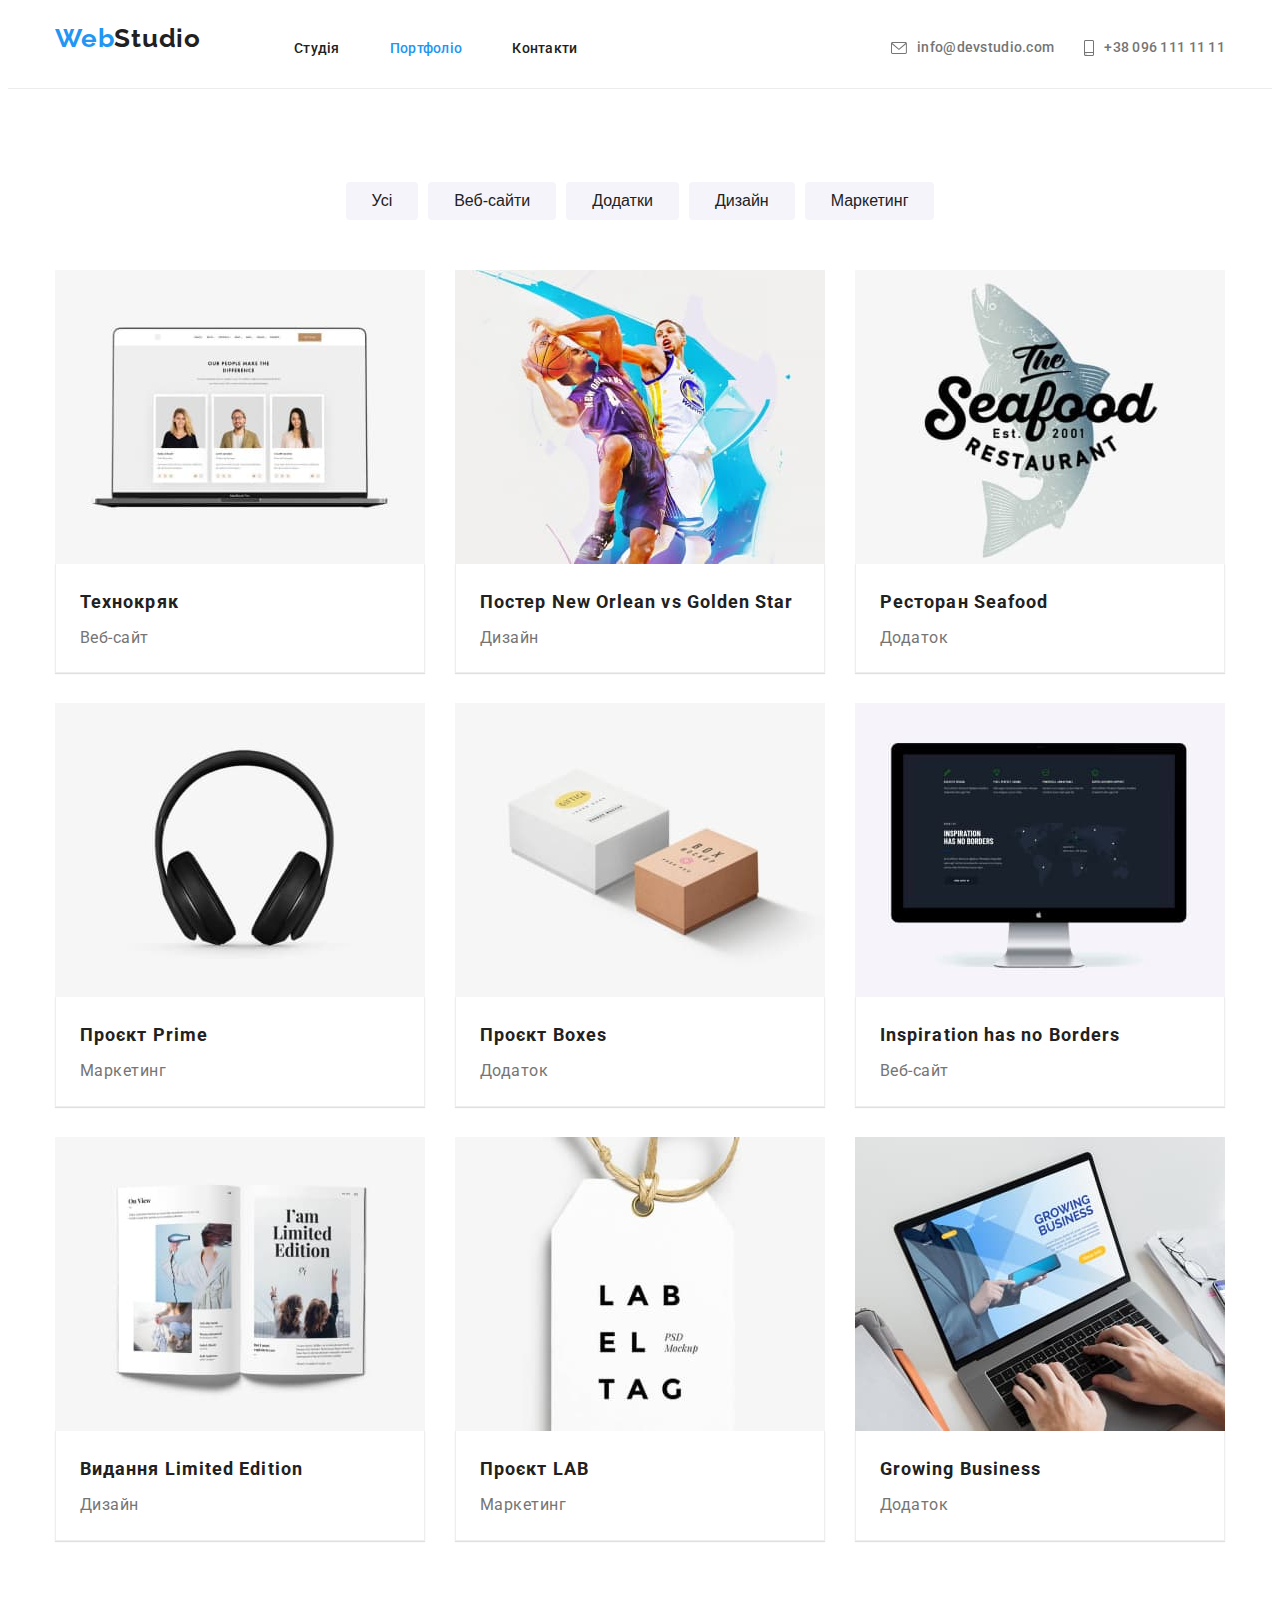
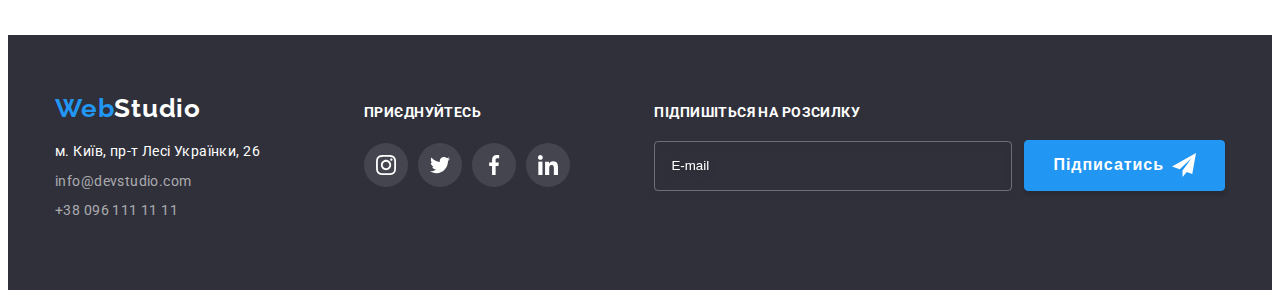
==== portfolio.html @ b20a3141 "feat: add basic arhitecture from last task" ====
<!DOCTYPE html>
<html lang="uk">
  <head>
    <meta charset="UTF-8" />
    <meta http-equiv="X-UA-Compatible" content="IE=edge" />
    <meta name="viewport" content="width=device-width, initial-scale=1.0" />
    <link rel="preconnect" href="https://fonts.googleapis.com" />
    <link rel="preconnect" href="https://fonts.gstatic.com" crossorigin />
    <link
      href="https://fonts.googleapis.com/css2?family=Cinzel:wght@700&family=Montserrat:wght@400;500;700&family=Playfair+Display:wght@700&family=Poppins:wght@400;700&family=Roboto+Serif:opsz,wght@8..144,100&family=Roboto+Slab:wght@900&family=Roboto:wght@400;500;700;900&display=swap"
      rel="stylesheet"
    />
    <link
      href="https://fonts.googleapis.com/css2?family=Cinzel:wght@700&family=Montserrat:wght@400;500;700&family=Playfair+Display:wght@700&family=Poppins:wght@400;700&family=Raleway:wght@700&family=Roboto+Serif:opsz,wght@8..144,100&family=Roboto+Slab:wght@900&family=Roboto:wght@400;500;700;900&display=swap"
      rel="stylesheet"
    />

    <title>Портфоліо</title>
    <link
      rel="stylesheet"
      href="https://cdnjs.cloudflare.com/ajax/libs/modern-normalize/1.1.0/modern-normalize.min.css"
      integrity="sha512-wpPYUAdjBVSE4KJnH1VR1HeZfpl1ub8YT/NKx4PuQ5NmX2tKuGu6U/JRp5y+Y8XG2tV+wKQpNHVUX03MfMFn9Q=="
      crossorigin="anonymous"
      referrerpolicy="no-referrer"
    />
    <!-- <link rel="stylesheet" href="./css/style.css" /> -->
    <link rel="stylesheet" href="./css/portfolio.min.css" />
  </head>
  <body>
    <header class="header">
      <div class="container header-container">
        <nav class="nav">
          <a class="nav__logo nav__margin" href="./index.html">
            <span class="current">Web</span>Studio
          </a>

          <ul class="nav-list">
            <li class="nav-list__item">
              <a class="nav-list__link lineal" href="./index.html">Студія</a>
            </li>
            <li class="nav-list__item">
              <a class="nav-list__link current" href="portfolio.html"
                >Портфоліо</a
              >
            </li>
            <li class="nav-list__item">
              <a class="nav-list__link" href="#">Контакти</a>
            </li>
          </ul>
        </nav>
        <ul class="header-contact">
          <li class="header-contact__email">
            <a
              class="header-contact__link-email"
              href="mailto:info@devstudio.com"
            >
              <svg class="header-contact__email-img" width="16" height="12">
                <use href="./image/sprite.svg#icon-header-mail"></use>
              </svg>

              info@devstudio.com</a
            >
          </li>
          <li class="header-contact__tel">
            <a class="header-contact__link-tel" href="tel:+380961111111">
              <svg class="header-contact__tel-img" width="10" height="16">
                <use href="./image/sprite.svg#icon-header-smartphone"></use>
              </svg>
              +38 096 111 11 11</a
            >
          </li>
        </ul>
      </div>
    </header>
    <main>
      <section class="services section">
        <div class="container">
          <h2 class="services__title visually-hidden">Наші Послуги</h2>
          <ul class="services-list">
            <li class="services-list__item">
              <button type="button" class="services-button current">Усі</button>
            </li>
            <li class="services-list__item">
              <button type="button" class="services-button">Веб-сайти</button>
            </li>
            <li class="services-list__item">
              <button type="button" class="services-button">Додатки</button>
            </li>
            <li class="services-list__item">
              <button type="button" class="services-button">Дизайн</button>
            </li>
            <li class="services-list__item">
              <button type="button" class="services-button">Маркетинг</button>
            </li>
          </ul>
          <ul class="server_menu">
            <li class="server_item">
              <a class="server_card" href="#">
                <div class="server_relative_img">
                  <img
                    class="server_img"
                    src="./image/img-portfolio-page/laptop-three-team.jpg"
                    alt="Web"
                    width="370"
                    height="294"
                  />
                  <div class="server_overlay">
                    <div class="server_absolute_text">
                      <p class="server_text">
                        Ресурс пропонує комплексні пропозиції з різним рівнем
                        функціоналу та сервісів. Все це дозволить відвідувачу
                        отримати вичерпні відомості про компанію чи приватну
                        особу.
                      </p>
                    </div>
                  </div>
                </div>
                <div class="card_border">
                  <h3 class="server_menu_title">Технокряк</h3>
                  <p class="server_menu_descript">Веб-сайт</p>
                </div>
              </a>
            </li>
            <li class="server_item">
              <a class="server_card" href="#">
                <div class="server_relative_img">
                  <img
                    class="server_img"
                    src="./image/img-portfolio-page/sport-two-people.jpg"
                    alt="Design"
                    width="370"
                    height="294"
                  />
                  <div class="server_overlay">
                    <div class="server_absolute_text">
                      <p class="server_text">
                        Ресурс пропонує комплексні пропозиції з різним рівнем
                        функціоналу та сервісів. Все це дозволить відвідувачу
                        отримати вичерпні відомості про компанію чи приватну
                        особу.
                      </p>
                    </div>
                  </div>
                </div>

                <div class="card_border">
                  <h3 class="server_menu_title">
                    Постер New Orlean vs Golden Star
                  </h3>
                  <p class="server_menu_descript">Дизайн</p>
                </div>
              </a>
            </li>
            <li class="server_item">
              <a class="server_card" href="#">
                <div class="server_relative_img">
                  <img
                    class="server_img"
                    src="./image/img-portfolio-page/logo-restaurant.jpg"
                    alt="Dodatok"
                    width="370"
                    height="294"
                  />
                  <div class="server_overlay">
                    <div class="server_absolute_text">
                      <p class="server_text">
                        Ресурс пропонує комплексні пропозиції з різним рівнем
                        функціоналу та сервісів. Все це дозволить відвідувачу
                        отримати вичерпні відомості про компанію чи приватну
                        особу.
                      </p>
                    </div>
                  </div>
                </div>
                <div class="card_border">
                  <h3 class="server_menu_title">Ресторан Seafood</h3>
                  <p class="server_menu_descript">Додаток</p>
                </div>
              </a>
            </li>
            <li class="server_item">
              <a class="server_card" href="#"
                ><div class="server_relative_img">
                  <img
                    class="server_img"
                    src="./image/img-portfolio-page/headphones-black.jpg"
                    alt="Проєкт Prime"
                    width="370"
                    height="294"
                  />
                  <div class="server_overlay">
                    <div class="server_absolute_text">
                      <p class="server_text">
                        Ресурс пропонує комплексні пропозиції з різним рівнем
                        функціоналу та сервісів. Все це дозволить відвідувачу
                        отримати вичерпні відомості про компанію чи приватну
                        особу.
                      </p>
                    </div>
                  </div>
                </div>
                <div class="card_border">
                  <h3 class="server_menu_title">Проєкт Prime</h3>
                  <p class="server_menu_descript">Маркетинг</p>
                </div>
              </a>
            </li>
            <li class="server_item">
              <a class="server_card" href="#">
                <div class="server_relative_img">
                  <img
                    class="server_img"
                    src="./image/img-portfolio-page/two-box.jpg"
                    alt="Проєкт Boxes"
                    width="370"
                    height="294"
                  />
                  <div class="server_overlay">
                    <div class="server_absolute_text">
                      <p class="server_text">
                        Ресурс пропонує комплексні пропозиції з різним рівнем
                        функціоналу та сервісів. Все це дозволить відвідувачу
                        отримати вичерпні відомості про компанію чи приватну
                        особу.
                      </p>
                    </div>
                  </div>
                </div>
                <div class="card_border">
                  <h3 class="server_menu_title">Проєкт Boxes</h3>
                  <p class="server_menu_descript">Додаток</p>
                </div>
              </a>
            </li>
            <li class="server_item">
              <a class="server_card" href="#">
                <div class="server_relative_img">
                  <img
                    class="server_img"
                    src="./image/img-portfolio-page/inspiration-web.jpg"
                    alt="Inspiration has no Borders"
                    width="370"
                    height="294"
                  />
                  <div class="server_overlay">
                    <div class="server_absolute_text">
                      <p class="server_text">
                        Ресурс пропонує комплексні пропозиції з різним рівнем
                        функціоналу та сервісів. Все це дозволить відвідувачу
                        отримати вичерпні відомості про компанію чи приватну
                        особу.
                      </p>
                    </div>
                  </div>
                </div>

                <div class="card_border">
                  <h3 class="server_menu_title">Inspiration has no Borders</h3>
                  <p class="server_menu_descript">Веб-сайт</p>
                </div>
              </a>
            </li>
            <li class="server_item">
              <a class="server_card" href="#">
                <div class="server_relative_img">
                  <img
                    class="server_img"
                    src="./image/img-portfolio-page/book-edition.jpg"
                    alt="Видання Limited Edition"
                    width="370"
                    height="294"
                  />
                  <div class="server_overlay">
                    <div class="server_absolute_text">
                      <p class="server_text">
                        Ресурс пропонує комплексні пропозиції з різним рівнем
                        функціоналу та сервісів. Все це дозволить відвідувачу
                        отримати вичерпні відомості про компанію чи приватну
                        особу.
                      </p>
                    </div>
                  </div>
                </div>

                <div class="card_border">
                  <h3 class="server_menu_title">Видання Limited Edition</h3>
                  <p class="server_menu_descript">Дизайн</p>
                </div>
              </a>
            </li>
            <li class="server_item">
              <a class="server_card" href="#">
                <div class="server_relative_img">
                  <img
                    class="server_img"
                    src="./image/img-portfolio-page/logo-label-tag.jpg"
                    alt="Проєкт LAB"
                    width="370"
                    height="294"
                  />
                  <div class="server_overlay">
                    <div class="server_absolute_text">
                      <p class="server_text">
                        Ресурс пропонує комплексні пропозиції з різним рівнем
                        функціоналу та сервісів. Все це дозволить відвідувачу
                        отримати вичерпні відомості про компанію чи приватну
                        особу.
                      </p>
                    </div>
                  </div>
                </div>
                <div class="card_border">
                  <h3 class="server_menu_title">Проєкт LAB</h3>
                  <p class="server_menu_descript">Маркетинг</p>
                </div>
              </a>
            </li>
            <li class="server_item">
              <a class="server_card" href="#">
                <div class="server_relative_img">
                  <img
                    class="server_img"
                    src="./image/img-portfolio-page/laptop-crowing-business.jpg"
                    alt="Growing Business"
                    width="370"
                    height="294"
                  />
                  <div class="server_overlay">
                    <div class="server_absolute_text">
                      <p class="server_text">
                        Ресурс пропонує комплексні пропозиції з різним рівнем
                        функціоналу та сервісів. Все це дозволить відвідувачу
                        отримати вичерпні відомості про компанію чи приватну
                        особу.
                      </p>
                    </div>
                  </div>
                </div>

                <div class="card_border">
                  <h3 class="server_menu_title">Growing Business</h3>
                  <p class="server_menu_descript">Додаток</p>
                </div>
              </a>
            </li>
          </ul>
        </div>
      </section>
    </main>
    <footer class="footer">
      <div class="container flex">
        <div class="footer-address">
          <a
            href="./index.html"
            class="footer-address_color-invert nav__logo nav__margin"
            ><span class="current">Web</span>Studio</a
          >

          <address>
            <ul class="footer-address__list">
              <li class="footer-address__item">
                <a
                  class="footer-address__link"
                  href="https://goo.gl/maps/CPtrU1FHBa2aNyZL9"
                  target="_blank"
                  rel="noopener noreferrer nofollow"
                  >м. Київ, пр-т Лесі Українки, 26</a
                >
              </li>
              <li class="footer-address__item">
                <a
                  class="footer-address__contact"
                  href="mailto:info@devstudio.com"
                  >info@devstudio.com</a
                >
              </li>
              <li class="footer-address__item">
                <a class="footer-address__contact" href="tel:+380961111111"
                  >+38 096 111 11 11</a
                >
              </li>
            </ul>
          </address>
        </div>
        <div class="footer_social_container">
          <h3 class="footer_social_title">приєднуйтесь</h3>
          <ul class="footer_social_list">
            <li class="social_item">
              <a href="" class="social_link teams_link_icon">
                <svg class="social_icon" width="20px" height="20px">
                  <use href="./image/sprite.svg#icon-instagram"></use>
                </svg>
              </a>
            </li>
            <li class="social_item">
              <a href="" class="social_link teams_link_icon">
                <svg class="social_icon" width="20px" height="20px">
                  <use href="./image/sprite.svg#icon-twitter"></use>
                </svg>
              </a>
            </li>
            <li class="social_item">
              <a href="" class="social_link teams_link_icon">
                <svg class="social_icon" width="20px" height="20px">
                  <use href="./image/sprite.svg#icon-facebook"></use>
                </svg>
              </a>
            </li>
            <li class="social_item">
              <a href="" class="social_link teams_link_icon">
                <svg class="social_icon" width="20px" height="20px">
                  <use href="./image/sprite.svg#icon-linkedin"></use>
                </svg>
              </a>
            </li>
          </ul>
        </div>
        <form class="footer_form">
          <div class="footer_label_input">
            <b class="footer_form_call">Підпишіться на розсилку</b>
            <input
              class="footer_form_input"
              type="email"
              name="mail"
              placeholder="E-mail"
              required
            />
          </div>

          <button class="footer_form_btn" type="submit">
            Підписатись

            <svg class="footer_form_icon">
              <use href="./image/sprite.svg#icon-telegram"></use>
            </svg>
          </button>
        </form>
      </div>
    </footer>
  </body>
</html>
---- css/portfolio.min.css ----
:root{--color-primary: #212121;--color-text-deck: #757575;--color-invert: #fff;--color-opacity: rgba(255, 255, 255, 0.6);--color-action: #2196f3;--color-background-primary: #fff;--color-background-second: #2f303a;--color-background-brand: #f5f4fa;--color-background-action: #2196f3;--background-color-even: #188ce8;--color-border-one: #eeeeee;--color-fill-svg: #afb1b8;--color-background-animation: rgba(33, 150, 243, 0.9);--color-backdrop: rgba(0, 0, 0, 0.2);--timing-function: cubic-bezier(0.4, 0, 0.2, 1)}.visually-hidden{white-space:nowrap;width:1px;height:1px;overflow:hidden;border:0;padding:0;clip:rect(0 0 0 0);clip-path:inset(50%);margin:-1px}html{box-sizing:border-box}*,*::before,*::after{box-sizing:border-box}h1,h2,h3,h4,h5,h6,p,ul,li{margin-top:0;margin-bottom:0;padding-left:0;padding-right:0}body{font-family:"Roboto";background-color:var(--primary-white-color)}a{text-decoration:none}li{list-style-type:none}img{display:block}.section{padding-top:94px;padding-bottom:94px}.container{width:1200px;margin:0 auto;padding-left:15px;padding-right:15px}.nav__logo{font-family:"Raleway",sans-serif;font-weight:700;font-size:26px;line-height:1;letter-spacing:.03em;color:var(--color-primary);transition:color 250ms var(--timing-function)}.current{color:var(--color-action)}.current:hover,.current:focus{color:var(--background-color-even)}.nav__margin{margin-right:93px}.team_list_icon{display:flex;margin-top:16px;justify-content:center}.teams_link_icon{width:44px;height:44px;border-radius:44px;display:flex;justify-content:center;align-items:center;background-color:var(--color-background-primary);transition:background-color 250ms var(--timing-function)}.teams_link_icon:hover,.teams_link_icon:focus{background-color:var(--color-action)}.teams_icon{fill:var(--color-fill-svg);transition:fill 250ms var(--timing-function)}.teams_link_icon:hover .teams_icon,.teams_link_icon:focus .teams_icon{fill:var(--color-background-primary)}.team_item_icon:not(:last-of-type){margin-right:10px}.header{border-bottom:1px solid #ececec}.header-container{display:flex;align-items:center}.nav{display:flex;align-items:center;padding-left:0}.nav-list{display:flex}.nav-list__link{position:relative;padding-top:32px;padding-bottom:32px;display:block;color:var(--color-primary);font-weight:500;font-size:14px;line-height:16px;letter-spacing:.02em;transition:color 250ms var(--timing-function)}.nav-list__link:hover,.nav-list__link:focus{color:var(--background-color-even)}.current{color:var(--color-action)}.nav_link_menu.current.lineal::after{position:absolute;left:0;bottom:0;content:"";display:block;width:100%;height:4px;background-color:var(--color-background-action)}.nav-list__item:not(:last-of-type){margin-right:50px}.header-contact{display:flex;padding-left:0;margin-top:0;margin-left:auto}.header-contact__email-img,.header-contact__tel-img{margin-right:10px;fill:var(--color-text-deck);transition:fill 250ms var(--timing-function)}.header-contact__link-email:hover .header-contact__email-img,.header-contact__link-email:focus .header-contact__email-img,.header-contact__link-tel:hover .header-contact__email-img,.header-contact__link-tel:focus .header-contact__email-img,.header-contact__link-email:hover .header-contact__tel-img,.header-contact__link-email:focus .header-contact__tel-img,.header-contact__link-tel:hover .header-contact__tel-img,.header-contact__link-tel:focus .header-contact__tel-img{fill:var(--color-action)}.header-contact__email{margin-left:auto}.header-contact__link-email{display:flex;align-items:center;font-weight:500;font-size:14px;line-height:1.13;letter-spacing:.02em;color:var(--color-text-deck);transition:color 250ms var(--timing-function)}.header-contact__tel{margin-left:30px}.header-contact__link-tel{display:flex;align-items:center;font-weight:500;font-size:14px;line-height:1.13;letter-spacing:.02em;color:var(--color-text-deck);transition:color 250ms var(--timing-function)}.header-contact__link-tel:hover,.header-contact__link-email:hover,.header-contact__link-tel:focus,.header-contact__link-email:focus{color:var(--background-color-even)}.services-list{display:flex;justify-content:center;margin-bottom:50px}.services-list__item:not(:last-of-type){margin-right:10px}.services-button{padding:6px 26px;background:var(--color-background-brand);border:var(--color-background-brand);border-radius:4px;font-weight:500;font-size:16px;line-height:1.6;text-align:center;color:var(--color-primary);transition:background-color 250ms var(--timing-function),color 250ms var(--timing-function),box-shadow 250ms var(--timing-function)}.services-button:hover,.services-button:focus{background:var(--color-background-action);color:var(--color-background-primary);box-shadow:0px 3px 1px rgba(0,0,0,.1),0px 1px 2px rgba(0,0,0,.08),0px 2px 2px rgba(0,0,0,.12);border-radius:4px}.server_menu{display:flex;flex-wrap:wrap;margin-left:-30px;margin-bottom:-30px;flex-basis:calc((100% - 90px)/3)}.server_item{margin-left:30px;margin-bottom:30px}.server_overlay{position:absolute;top:0;left:0;width:100%;height:100%;background-color:var(--color-background-animation);transform:translateY(100%);transition:transform 250ms var(--timing-function)}.server_card:hover .server_overlay{transform:translateY(0)}.server_relative_img{position:relative;overflow:hidden}.server_absolute_text{position:absolute;width:100%;height:100%;top:50%;left:50%;transform:translate(-50%, -50%);padding:63px 24px}.server_text{font-family:"Roboto";font-weight:400;font-size:18px;line-height:1.56;letter-spacing:.03em;color:var(--color-background-primary)}.card_border{padding:20px 24px;background:var(--color-background-primary);border:1px solid var(--color-border-one);border-top:none}.server_card:hover .card_border,.server_card:focus .card_border{box-shadow:0px 1px 1px rgba(0,0,0,.12),0px 4px 4px rgba(0,0,0,.06),1px 4px 6px rgba(0,0,0,.16)}.server_card{transition:box-shadow 250ms var(--timing-function)}.server_card .server_img,.server_card .card_border{box-shadow:0px 1px 1px rgba(0,0,0,.12),0px 0px 0px rgba(0,0,0,.06);transition:box-shadow 250ms var(--timing-function)}.server_card:hover .server_img,.server_card:focus .server_img{box-shadow:0px 1px 1px rgba(0,0,0,.12),0px 4px 4px rgba(0,0,0,.06),1px 4px 6px rgba(0,0,0,.16)}.server_menu_title{margin-bottom:4px;font-weight:700;font-size:18px;line-height:2;letter-spacing:.06em;color:var(--color-primary)}.server_menu_descript{font-weight:400;font-size:16px;line-height:1.8;letter-spacing:.03em;color:var(--color-text-deck)}.footer{padding:60px 0;background-color:var(--color-background-second)}address{margin-top:20px}.footer-address{margin-right:70px}.footer-address__list{display:block;font-style:normal}.nav__margin{margin-bottom:20px}.footer-address_color-invert{color:var(--color-invert)}.footer-address_color-invert.current{color:var(--color-action)}.footer-address__list{padding-left:0;display:flex;flex-direction:column;align-items:flex-start}.footer-address__item{margin-bottom:9px}.footer-address__link{font-weight:400;font-size:14px;line-height:1.4;letter-spacing:.03em;color:var(--color-invert)}.footer-address__contact{font-weight:400;font-size:14px;line-height:1.4;letter-spacing:.03em;color:var(--color-opacity)}.footer_form{display:flex;margin-left:auto}.footer_form_call{display:block;margin-bottom:20px;font-weight:700;font-size:14px;line-height:1.2;letter-spacing:.03em;text-transform:uppercase;color:var(--color-invert)}.footer_form_input{display:flex;width:358px;height:50px;padding-left:16px;border:1px solid rgba(255,255,255,.3);filter:drop-shadow(0px 4px 4px rgba(0, 0, 0, 0.15));border-radius:4px;background-color:rgba(0,0,0,0);color:var(--color-invert);transition:border-color 250ms var(--timing-function)}.footer_form_input:focus{outline:none;border-color:var(--color-action)}.footer_form_input::placeholder{color:var(--color-invert)}.footer_form_btn{position:relative;margin-top:36px;margin-left:12px;min-width:200px;padding:10px 60px 10px 28px;border:1px solid var(--color-action);box-shadow:0px 4px 4px rgba(0,0,0,.15);border-radius:4px;background-color:var(--color-background-action);color:var(--color-invert);text-align:center;font-weight:700;font-size:16px;line-height:1.8;letter-spacing:.06em;transition:background-color 250ms var(--timing-function)}.footer_form_btn:hover,.footer_form_btn:focus{background-color:var(--background-color-even)}.footer_form_icon{position:absolute;top:50%;right:28px;transform:translateY(-50%);display:block;margin-left:10px;width:24px;height:24px;fill:#fff}.flex{display:flex;align-items:baseline}.footer_social_list{display:flex}.footer_social_title{margin-bottom:20px;font-family:"Roboto";font-style:normal;font-weight:700;font-size:14px;line-height:1.4;letter-spacing:.03em;text-transform:uppercase;color:var(--color-background-primary)}.social_item:not(:last-of-type){margin-right:10px}.social_link{background-color:rgba(255,255,255,.1);fill:var(--color-invert);transition:background-color 250ms var(--timing-function)}.social_link:hover,.social_link:focus{background-color:var(--color-action)}/*# sourceMappingURL=portfolio.min.css.map */
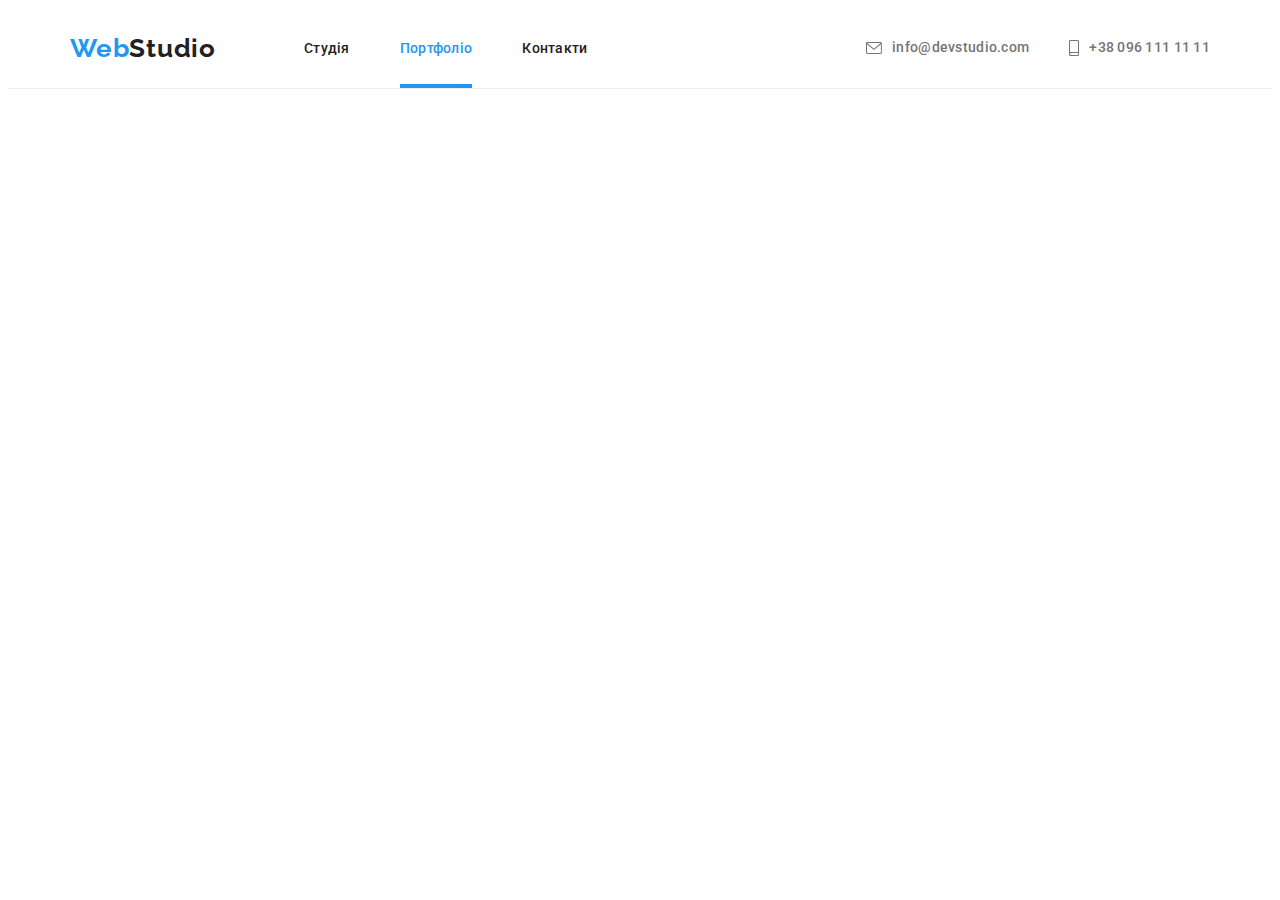
==== commit 80cfbb74: "feat: add adaptive in section - header, contact, about,work" ====
--- a/portfolio.html
+++ b/portfolio.html
@@ -36,10 +36,10 @@
 
           <ul class="nav-list">
             <li class="nav-list__item">
-              <a class="nav-list__link lineal" href="./index.html">Студія</a>
+              <a class="nav-list__link" href="./index.html">Студія</a>
             </li>
             <li class="nav-list__item">
-              <a class="nav-list__link current" href="portfolio.html"
+              <a class="nav-list__link lineal current" href="portfolio.html"
                 >Портфоліо</a
               >
             </li>
@@ -48,6 +48,11 @@
             </li>
           </ul>
         </nav>
+        <button type="button" class="mobile-menu__btn-open js-open-menu">
+          <svg class="mobile-menu__svg-open" width="40px" height="40px">
+            <use href="./image/sprite.svg#menu_burger-open"></use>
+          </svg>
+        </button>
         <ul class="header-contact">
           <li class="header-contact__email">
             <a
@@ -71,8 +76,76 @@
           </li>
         </ul>
       </div>
+      <div class="mobile-menu js-menu-container">
+        <div class="container mobile-menu__container">
+          <button type="button" class="mobile-menu__btn-close js-close-menu">
+            <svg class="mobile-menu__svg-close" width="40px" height="40px">
+              <use href="./image/sprite.svg#icon-close_modal"></use>
+            </svg>
+          </button>
+          <ul class="mobile-menu-list">
+            <li class="mobile-menu-list__item">
+              <a class="mobile-menu-list__link" href="./index.html">Студія</a>
+            </li>
+            <li class="mobile-menu-list__item">
+              <a class="mobile-menu-list__link" href="portfolio.html"
+                >Портфоліо</a
+              >
+            </li>
+            <li class="mobile-menu-list__item">
+              <a class="mobile-menu-list__link" href="#">Контакти</a>
+            </li>
+          </ul>
+
+          <ul class="mobile-menu-contact">
+            <li class="mobile-menu-contact__tel">
+              <a class="mobile-menu-contact__link-tel" href="tel:+380961111111">
+                +38 096 111 11 11</a
+              >
+            </li>
+            <li class="mobile-menu-contact__email">
+              <a
+                class="mobile-menu-contact__link-email"
+                href="mailto:info@devstudio.com"
+              >
+                info@devstudio.com</a
+              >
+            </li>
+          </ul>
+          <ul class="mobile-menu-social__list">
+            <li class="mobile-menu-social__item">
+              <a
+                href="https://www.instagram.com/"
+                class="mobile-menu-social__link mobile-menu-social__line"
+                >Instagram</a
+              >
+            </li>
+            <li class="mobile-menu-social__item">
+              <a
+                href="https://www.twitter.com/"
+                class="mobile-menu-social__link mobile-menu-social__line"
+                >Twitter</a
+              >
+            </li>
+            <li class="mobile-menu-social__item">
+              <a
+                href="https://www.facebook.com/"
+                class="mobile-menu-social__link mobile-menu-social__line"
+                >Facebook</a
+              >
+            </li>
+            <li class="mobile-menu-social__item">
+              <a
+                href="https://www.linkedin.com/"
+                class="mobile-menu-social__link"
+                >LinkedIn</a
+              >
+            </li>
+          </ul>
+        </div>
+      </div>
     </header>
-    <main>
+    <!-- <main>
       <section class="services section">
         <div class="container">
           <h2 class="services__title visually-hidden">Наші Послуги</h2>
@@ -436,6 +509,7 @@
           </button>
         </form>
       </div>
-    </footer>
+    </footer> -->
+    <script src="./js/menu.js"></script>
   </body>
 </html>
--- a/css/portfolio.min.css
+++ b/css/portfolio.min.css
@@ -1 +1 @@
-:root{--color-primary: #212121;--color-text-deck: #757575;--color-invert: #fff;--color-opacity: rgba(255, 255, 255, 0.6);--color-action: #2196f3;--color-background-primary: #fff;--color-background-second: #2f303a;--color-background-brand: #f5f4fa;--color-background-action: #2196f3;--background-color-even: #188ce8;--color-border-one: #eeeeee;--color-fill-svg: #afb1b8;--color-background-animation: rgba(33, 150, 243, 0.9);--color-backdrop: rgba(0, 0, 0, 0.2);--timing-function: cubic-bezier(0.4, 0, 0.2, 1)}.visually-hidden{white-space:nowrap;width:1px;height:1px;overflow:hidden;border:0;padding:0;clip:rect(0 0 0 0);clip-path:inset(50%);margin:-1px}html{box-sizing:border-box}*,*::before,*::after{box-sizing:border-box}h1,h2,h3,h4,h5,h6,p,ul,li{margin-top:0;margin-bottom:0;padding-left:0;padding-right:0}body{font-family:"Roboto";background-color:var(--primary-white-color)}a{text-decoration:none}li{list-style-type:none}img{display:block}.section{padding-top:94px;padding-bottom:94px}.container{width:1200px;margin:0 auto;padding-left:15px;padding-right:15px}.nav__logo{font-family:"Raleway",sans-serif;font-weight:700;font-size:26px;line-height:1;letter-spacing:.03em;color:var(--color-primary);transition:color 250ms var(--timing-function)}.current{color:var(--color-action)}.current:hover,.current:focus{color:var(--background-color-even)}.nav__margin{margin-right:93px}.team_list_icon{display:flex;margin-top:16px;justify-content:center}.teams_link_icon{width:44px;height:44px;border-radius:44px;display:flex;justify-content:center;align-items:center;background-color:var(--color-background-primary);transition:background-color 250ms var(--timing-function)}.teams_link_icon:hover,.teams_link_icon:focus{background-color:var(--color-action)}.teams_icon{fill:var(--color-fill-svg);transition:fill 250ms var(--timing-function)}.teams_link_icon:hover .teams_icon,.teams_link_icon:focus .teams_icon{fill:var(--color-background-primary)}.team_item_icon:not(:last-of-type){margin-right:10px}.header{border-bottom:1px solid #ececec}.header-container{display:flex;align-items:center}.nav{display:flex;align-items:center;padding-left:0}.nav-list{display:flex}.nav-list__link{position:relative;padding-top:32px;padding-bottom:32px;display:block;color:var(--color-primary);font-weight:500;font-size:14px;line-height:16px;letter-spacing:.02em;transition:color 250ms var(--timing-function)}.nav-list__link:hover,.nav-list__link:focus{color:var(--background-color-even)}.current{color:var(--color-action)}.nav_link_menu.current.lineal::after{position:absolute;left:0;bottom:0;content:"";display:block;width:100%;height:4px;background-color:var(--color-background-action)}.nav-list__item:not(:last-of-type){margin-right:50px}.header-contact{display:flex;padding-left:0;margin-top:0;margin-left:auto}.header-contact__email-img,.header-contact__tel-img{margin-right:10px;fill:var(--color-text-deck);transition:fill 250ms var(--timing-function)}.header-contact__link-email:hover .header-contact__email-img,.header-contact__link-email:focus .header-contact__email-img,.header-contact__link-tel:hover .header-contact__email-img,.header-contact__link-tel:focus .header-contact__email-img,.header-contact__link-email:hover .header-contact__tel-img,.header-contact__link-email:focus .header-contact__tel-img,.header-contact__link-tel:hover .header-contact__tel-img,.header-contact__link-tel:focus .header-contact__tel-img{fill:var(--color-action)}.header-contact__email{margin-left:auto}.header-contact__link-email{display:flex;align-items:center;font-weight:500;font-size:14px;line-height:1.13;letter-spacing:.02em;color:var(--color-text-deck);transition:color 250ms var(--timing-function)}.header-contact__tel{margin-left:30px}.header-contact__link-tel{display:flex;align-items:center;font-weight:500;font-size:14px;line-height:1.13;letter-spacing:.02em;color:var(--color-text-deck);transition:color 250ms var(--timing-function)}.header-contact__link-tel:hover,.header-contact__link-email:hover,.header-contact__link-tel:focus,.header-contact__link-email:focus{color:var(--background-color-even)}.services-list{display:flex;justify-content:center;margin-bottom:50px}.services-list__item:not(:last-of-type){margin-right:10px}.services-button{padding:6px 26px;background:var(--color-background-brand);border:var(--color-background-brand);border-radius:4px;font-weight:500;font-size:16px;line-height:1.6;text-align:center;color:var(--color-primary);transition:background-color 250ms var(--timing-function),color 250ms var(--timing-function),box-shadow 250ms var(--timing-function)}.services-button:hover,.services-button:focus{background:var(--color-background-action);color:var(--color-background-primary);box-shadow:0px 3px 1px rgba(0,0,0,.1),0px 1px 2px rgba(0,0,0,.08),0px 2px 2px rgba(0,0,0,.12);border-radius:4px}.server_menu{display:flex;flex-wrap:wrap;margin-left:-30px;margin-bottom:-30px;flex-basis:calc((100% - 90px)/3)}.server_item{margin-left:30px;margin-bottom:30px}.server_overlay{position:absolute;top:0;left:0;width:100%;height:100%;background-color:var(--color-background-animation);transform:translateY(100%);transition:transform 250ms var(--timing-function)}.server_card:hover .server_overlay{transform:translateY(0)}.server_relative_img{position:relative;overflow:hidden}.server_absolute_text{position:absolute;width:100%;height:100%;top:50%;left:50%;transform:translate(-50%, -50%);padding:63px 24px}.server_text{font-family:"Roboto";font-weight:400;font-size:18px;line-height:1.56;letter-spacing:.03em;color:var(--color-background-primary)}.card_border{padding:20px 24px;background:var(--color-background-primary);border:1px solid var(--color-border-one);border-top:none}.server_card:hover .card_border,.server_card:focus .card_border{box-shadow:0px 1px 1px rgba(0,0,0,.12),0px 4px 4px rgba(0,0,0,.06),1px 4px 6px rgba(0,0,0,.16)}.server_card{transition:box-shadow 250ms var(--timing-function)}.server_card .server_img,.server_card .card_border{box-shadow:0px 1px 1px rgba(0,0,0,.12),0px 0px 0px rgba(0,0,0,.06);transition:box-shadow 250ms var(--timing-function)}.server_card:hover .server_img,.server_card:focus .server_img{box-shadow:0px 1px 1px rgba(0,0,0,.12),0px 4px 4px rgba(0,0,0,.06),1px 4px 6px rgba(0,0,0,.16)}.server_menu_title{margin-bottom:4px;font-weight:700;font-size:18px;line-height:2;letter-spacing:.06em;color:var(--color-primary)}.server_menu_descript{font-weight:400;font-size:16px;line-height:1.8;letter-spacing:.03em;color:var(--color-text-deck)}.footer{padding:60px 0;background-color:var(--color-background-second)}address{margin-top:20px}.footer-address{margin-right:70px}.footer-address__list{display:block;font-style:normal}.nav__margin{margin-bottom:20px}.footer-address_color-invert{color:var(--color-invert)}.footer-address_color-invert.current{color:var(--color-action)}.footer-address__list{padding-left:0;display:flex;flex-direction:column;align-items:flex-start}.footer-address__item{margin-bottom:9px}.footer-address__link{font-weight:400;font-size:14px;line-height:1.4;letter-spacing:.03em;color:var(--color-invert)}.footer-address__contact{font-weight:400;font-size:14px;line-height:1.4;letter-spacing:.03em;color:var(--color-opacity)}.footer_form{display:flex;margin-left:auto}.footer_form_call{display:block;margin-bottom:20px;font-weight:700;font-size:14px;line-height:1.2;letter-spacing:.03em;text-transform:uppercase;color:var(--color-invert)}.footer_form_input{display:flex;width:358px;height:50px;padding-left:16px;border:1px solid rgba(255,255,255,.3);filter:drop-shadow(0px 4px 4px rgba(0, 0, 0, 0.15));border-radius:4px;background-color:rgba(0,0,0,0);color:var(--color-invert);transition:border-color 250ms var(--timing-function)}.footer_form_input:focus{outline:none;border-color:var(--color-action)}.footer_form_input::placeholder{color:var(--color-invert)}.footer_form_btn{position:relative;margin-top:36px;margin-left:12px;min-width:200px;padding:10px 60px 10px 28px;border:1px solid var(--color-action);box-shadow:0px 4px 4px rgba(0,0,0,.15);border-radius:4px;background-color:var(--color-background-action);color:var(--color-invert);text-align:center;font-weight:700;font-size:16px;line-height:1.8;letter-spacing:.06em;transition:background-color 250ms var(--timing-function)}.footer_form_btn:hover,.footer_form_btn:focus{background-color:var(--background-color-even)}.footer_form_icon{position:absolute;top:50%;right:28px;transform:translateY(-50%);display:block;margin-left:10px;width:24px;height:24px;fill:#fff}.flex{display:flex;align-items:baseline}.footer_social_list{display:flex}.footer_social_title{margin-bottom:20px;font-family:"Roboto";font-style:normal;font-weight:700;font-size:14px;line-height:1.4;letter-spacing:.03em;text-transform:uppercase;color:var(--color-background-primary)}.social_item:not(:last-of-type){margin-right:10px}.social_link{background-color:rgba(255,255,255,.1);fill:var(--color-invert);transition:background-color 250ms var(--timing-function)}.social_link:hover,.social_link:focus{background-color:var(--color-action)}/*# sourceMappingURL=portfolio.min.css.map */+:root{--color-primary: #212121;--color-text-deck: #757575;--color-invert: #fff;--color-opacity: rgba(255, 255, 255, 0.6);--color-action: #2196f3;--color-header-border:#ececec;--color-background-primary: #fff;--color-background-second: #2f303a;--color-background-brand: #f5f4fa;--color-background-action: #2196f3;--background-color-even: #188ce8;--color-border-one: #eeeeee;--color-fill-svg: #afb1b8;--color-background-animation: rgba(33, 150, 243, 0.9);--color-backdrop: rgba(0, 0, 0, 0.2);--timing-function: cubic-bezier(0.4, 0, 0.2, 1)}.visually-hidden{white-space:nowrap;width:1px;height:1px;overflow:hidden;border:0;padding:0;clip:rect(0 0 0 0);clip-path:inset(50%);margin:-1px}html{box-sizing:border-box}*,*::before,*::after{box-sizing:border-box}h1,h2,h3,h4,h5,h6,p,ul,li{margin-top:0;margin-bottom:0;padding-left:0;padding-right:0}body{font-family:"Roboto";background-color:var(--primary-white-color)}a{text-decoration:none}li{list-style-type:none}img{display:block}.section{padding-top:60px;padding-bottom:60px}@media screen and (min-width: 1200px){.section{padding-top:94px;padding-bottom:94px}}.container{padding-left:15px;padding-right:15px}@media screen and (min-width: 480px){.container{width:448px;margin-left:auto;margin-right:auto}}@media screen and (min-width: 768px){.container{width:768px}}@media screen and (min-width: 1200px){.container{width:1170px}}.nav__logo{padding-top:16px;font-family:"Raleway",sans-serif;font-weight:700;font-size:24px;line-height:1;letter-spacing:.03em;color:var(--color-primary);transition:color 250ms var(--timing-function)}.current{color:var(--color-action)}.current:hover,.current:focus{color:var(--background-color-even)}@media screen and (min-width: 768px){.nav__logo{padding-top:26px;font-size:26px}}.team_list_icon{display:flex;margin-top:16px;justify-content:center}.teams_link_icon{width:44px;height:44px;border-radius:44px;display:flex;justify-content:center;align-items:center;background-color:var(--color-background-primary);transition:background-color 250ms var(--timing-function)}.teams_link_icon:hover,.teams_link_icon:focus{background-color:var(--color-action)}.teams_icon{fill:var(--color-fill-svg);transition:fill 250ms var(--timing-function)}.teams_link_icon:hover .teams_icon,.teams_link_icon:focus .teams_icon{fill:var(--color-background-primary)}.team_item_icon:not(:last-of-type){margin-right:10px}.nav-list{display:none}.header-contact{display:none}.header-container{display:flex;justify-content:space-between;align-items:center}.mobile-menu__container{position:relative;padding-top:48px;padding-left:40px;padding-bottom:48px}.mobile-menu__btn-open,.mobile-menu__btn-close{padding:0;line-height:0;background-color:rgba(0,0,0,0);border-color:rgba(0,0,0,0);fill:#000;transition:fill 250ms var(--timing-function)}.mobile-menu__btn-open:hover .mobile-menu__svg-open,.mobile-menu__btn-open:focus .mobile-menu__svg-open,.mobile-menu__btn-open:hover .mobile-menu__svg-close,.mobile-menu__btn-open:focus .mobile-menu__svg-close,.mobile-menu__btn-close:hover .mobile-menu__svg-open,.mobile-menu__btn-close:focus .mobile-menu__svg-open,.mobile-menu__btn-close:hover .mobile-menu__svg-close,.mobile-menu__btn-close:focus .mobile-menu__svg-close{fill:var(--background-color-even)}.mobile-menu__btn-close{position:absolute;top:10px;right:15px}.mobile-menu{position:absolute;top:0;left:0;width:100%;height:100vh;overflow:auto;background-color:#fff;opacity:0;visibility:hidden;pointer-events:none;transition:opacity 250ms var(--timing-function),visibility 250ms var(--timing-function)}.mobile-menu.is-open{opacity:1;visibility:visible;pointer-events:auto}.mobile-menu .mobile-menu .is-open .mobile-menu{transform:scale(0.9) translate(-50%, -50%)}.mobile-menu-list{margin-bottom:300px}.mobile-menu-list__item:not(:last-child){margin-bottom:32px}.mobile-menu-list__link{font-weight:500;font-size:40px;line-height:47px;letter-spacing:.02em;color:var(--color-primary);transition:color 250ms var(--timing-function)}.mobile-menu-list__link:hover,.mobile-menu-list__link:focus{color:var(--background-color-even)}.mobile-menu-contact{margin-bottom:64px}.mobile-menu-contact__tel{margin-bottom:36px}.mobile-menu-social__list{display:flex;align-items:flex-end}.mobile-menu-contact__link-tel{font-weight:500;font-size:34px;line-height:1.2;letter-spacing:.02em;color:#2196f3}.mobile-menu-contact__link-email{font-weight:500;font-size:24px;line-height:1.2;color:#757575}.mobile-menu-social__link{width:357px;font-weight:500;font-size:18px;line-height:1.2;letter-spacing:.02em;color:#2196f3}.mobile-menu-social__item:not(:last-child){margin-right:10px}.mobile-menu-social__line::after{content:"";margin-left:10px;width:22px;height:0;border:1px solid rgba(33,33,33,.2);transform:rotate(90deg)}@media screen and (min-width: 768px){.mobile-menu{display:none}.mobile-menu__btn-open{display:none}.nav-list{display:flex}.header{border-bottom:1px solid #ececec}.header-container{display:flex;align-items:center}.header-container{padding-top:0}.nav__logo{padding-top:26px;padding-bottom:26px;margin-right:88px}.nav{display:flex;align-items:center;padding-left:0}.nav-list__link{padding-top:32px;padding-bottom:32px;position:relative;display:block;color:var(--color-primary);font-weight:500;font-size:14px;line-height:16px;letter-spacing:.02em;transition:color 250ms var(--timing-function)}.nav-list__link:hover,.nav-list__link:focus{color:var(--background-color-even)}.current{color:var(--color-action)}.nav-list__link.current.lineal::after{position:absolute;left:0;bottom:0;content:"";display:block;width:100%;height:4px;background-color:var(--color-background-action)}.nav-list__item:not(:last-of-type){margin-right:50px}.header-contact{display:block;padding-left:0;margin-top:0;margin-left:auto}.header-contact__email-img,.header-contact__tel-img{margin-right:8px;fill:var(--color-text-deck)}.header-contact__link-email,.header-contact__link-tel{display:flex;align-items:center;font-weight:500;font-size:12px;line-height:1.16;letter-spacing:.02em;color:var(--color-text-deck)}.header-contact__link-email{padding-top:32px;margin-bottom:10px}}@media screen and (min-width: 1200px){.header-contact{display:flex;padding-left:0;margin-top:0;margin-left:auto}.header-contact__link-tel{padding-top:32px;padding-bottom:32px;margin-bottom:0;display:flex;align-items:center;font-weight:500;font-size:14px;line-height:1.13;letter-spacing:.02em;color:var(--color-text-deck);transition:color 250ms var(--timing-function)}.header-contact__link-tel:hover,.header-contact__link-tel:focus{color:var(--background-color-even)}.header-contact__link-email{display:flex;align-items:center;font-weight:500;font-size:14px;line-height:1.13;letter-spacing:.02em;color:var(--color-text-deck);transition:color 250ms var(--timing-function)}.header-contact__link-email:hover,.header-contact__link-email:focus{color:var(--background-color-even)}.header-contact__email-img,.header-contact__tel-img{margin-right:10px;fill:var(--color-text-deck);transition:fill 250ms var(--timing-function)}.header-contact__link-email:hover .header-contact__email-img,.header-contact__link-email:focus .header-contact__email-img,.header-contact__link-tel:hover .header-contact__email-img,.header-contact__link-tel:focus .header-contact__email-img,.header-contact__link-email:hover .header-contact__tel-img,.header-contact__link-email:focus .header-contact__tel-img,.header-contact__link-tel:hover .header-contact__tel-img,.header-contact__link-tel:focus .header-contact__tel-img{fill:var(--color-action)}.header-contact__email{margin-left:auto}.header-contact__tel{margin-left:40px}}.services-list{display:flex;justify-content:center;margin-bottom:50px}.services-list__item:not(:last-of-type){margin-right:10px}.services-button{padding:6px 26px;background:var(--color-background-brand);border:var(--color-background-brand);border-radius:4px;font-weight:500;font-size:16px;line-height:1.6;text-align:center;color:var(--color-primary);transition:background-color 250ms var(--timing-function),color 250ms var(--timing-function),box-shadow 250ms var(--timing-function)}.services-button:hover,.services-button:focus{background:var(--color-background-action);color:var(--color-background-primary);box-shadow:0px 3px 1px rgba(0,0,0,.1),0px 1px 2px rgba(0,0,0,.08),0px 2px 2px rgba(0,0,0,.12);border-radius:4px}.server_menu{display:flex;flex-wrap:wrap;margin-left:-30px;margin-bottom:-30px;flex-basis:calc((100% - 90px)/3)}.server_item{margin-left:30px;margin-bottom:30px}.server_overlay{position:absolute;top:0;left:0;width:100%;height:100%;background-color:var(--color-background-animation);transform:translateY(100%);transition:transform 250ms var(--timing-function)}.server_card:hover .server_overlay{transform:translateY(0)}.server_relative_img{position:relative;overflow:hidden}.server_absolute_text{position:absolute;width:100%;height:100%;top:50%;left:50%;transform:translate(-50%, -50%);padding:63px 24px}.server_text{font-family:"Roboto";font-weight:400;font-size:18px;line-height:1.56;letter-spacing:.03em;color:var(--color-background-primary)}.card_border{padding:20px 24px;background:var(--color-background-primary);border:1px solid var(--color-border-one);border-top:none}.server_card:hover .card_border,.server_card:focus .card_border{box-shadow:0px 1px 1px rgba(0,0,0,.12),0px 4px 4px rgba(0,0,0,.06),1px 4px 6px rgba(0,0,0,.16)}.server_card{transition:box-shadow 250ms var(--timing-function)}.server_card .server_img,.server_card .card_border{box-shadow:0px 1px 1px rgba(0,0,0,.12),0px 0px 0px rgba(0,0,0,.06);transition:box-shadow 250ms var(--timing-function)}.server_card:hover .server_img,.server_card:focus .server_img{box-shadow:0px 1px 1px rgba(0,0,0,.12),0px 4px 4px rgba(0,0,0,.06),1px 4px 6px rgba(0,0,0,.16)}.server_menu_title{margin-bottom:4px;font-weight:700;font-size:18px;line-height:2;letter-spacing:.06em;color:var(--color-primary)}.server_menu_descript{font-weight:400;font-size:16px;line-height:1.8;letter-spacing:.03em;color:var(--color-text-deck)}.footer{padding:60px 0;background-color:var(--color-background-second)}address{margin-top:20px}.footer-address{margin-right:70px}.footer-address__list{display:block;font-style:normal}.footer-address_color-invert{color:var(--color-invert)}.footer-address_color-invert.current{color:var(--color-action)}.footer-address__list{padding-left:0;display:flex;flex-direction:column;align-items:flex-start}.footer-address__item{margin-bottom:9px}.footer-address__link{font-weight:400;font-size:14px;line-height:1.4;letter-spacing:.03em;color:var(--color-invert)}.footer-address__contact{font-weight:400;font-size:14px;line-height:1.4;letter-spacing:.03em;color:var(--color-opacity)}.footer_form{display:flex;margin-left:auto}.footer_form_call{display:block;margin-bottom:20px;font-weight:700;font-size:14px;line-height:1.2;letter-spacing:.03em;text-transform:uppercase;color:var(--color-invert)}.footer_form_input{display:flex;width:358px;height:50px;padding-left:16px;border:1px solid rgba(255,255,255,.3);filter:drop-shadow(0px 4px 4px rgba(0, 0, 0, 0.15));border-radius:4px;background-color:rgba(0,0,0,0);color:var(--color-invert);transition:border-color 250ms var(--timing-function)}.footer_form_input:focus{outline:none;border-color:var(--color-action)}.footer_form_input::placeholder{color:var(--color-invert)}.footer_form_btn{position:relative;margin-top:36px;margin-left:12px;min-width:200px;padding:10px 60px 10px 28px;border:1px solid var(--color-action);box-shadow:0px 4px 4px rgba(0,0,0,.15);border-radius:4px;background-color:var(--color-background-action);color:var(--color-invert);text-align:center;font-weight:700;font-size:16px;line-height:1.8;letter-spacing:.06em;transition:background-color 250ms var(--timing-function)}.footer_form_btn:hover,.footer_form_btn:focus{background-color:var(--background-color-even)}.footer_form_icon{position:absolute;top:50%;right:28px;transform:translateY(-50%);display:block;margin-left:10px;width:24px;height:24px;fill:#fff}.flex{display:flex;align-items:baseline}.footer_social_list{display:flex}.footer_social_title{margin-bottom:20px;font-family:"Roboto";font-style:normal;font-weight:700;font-size:14px;line-height:1.4;letter-spacing:.03em;text-transform:uppercase;color:var(--color-background-primary)}.social_item:not(:last-of-type){margin-right:10px}.social_link{background-color:rgba(255,255,255,.1);fill:var(--color-invert);transition:background-color 250ms var(--timing-function)}.social_link:hover,.social_link:focus{background-color:var(--color-action)}/*# sourceMappingURL=portfolio.min.css.map */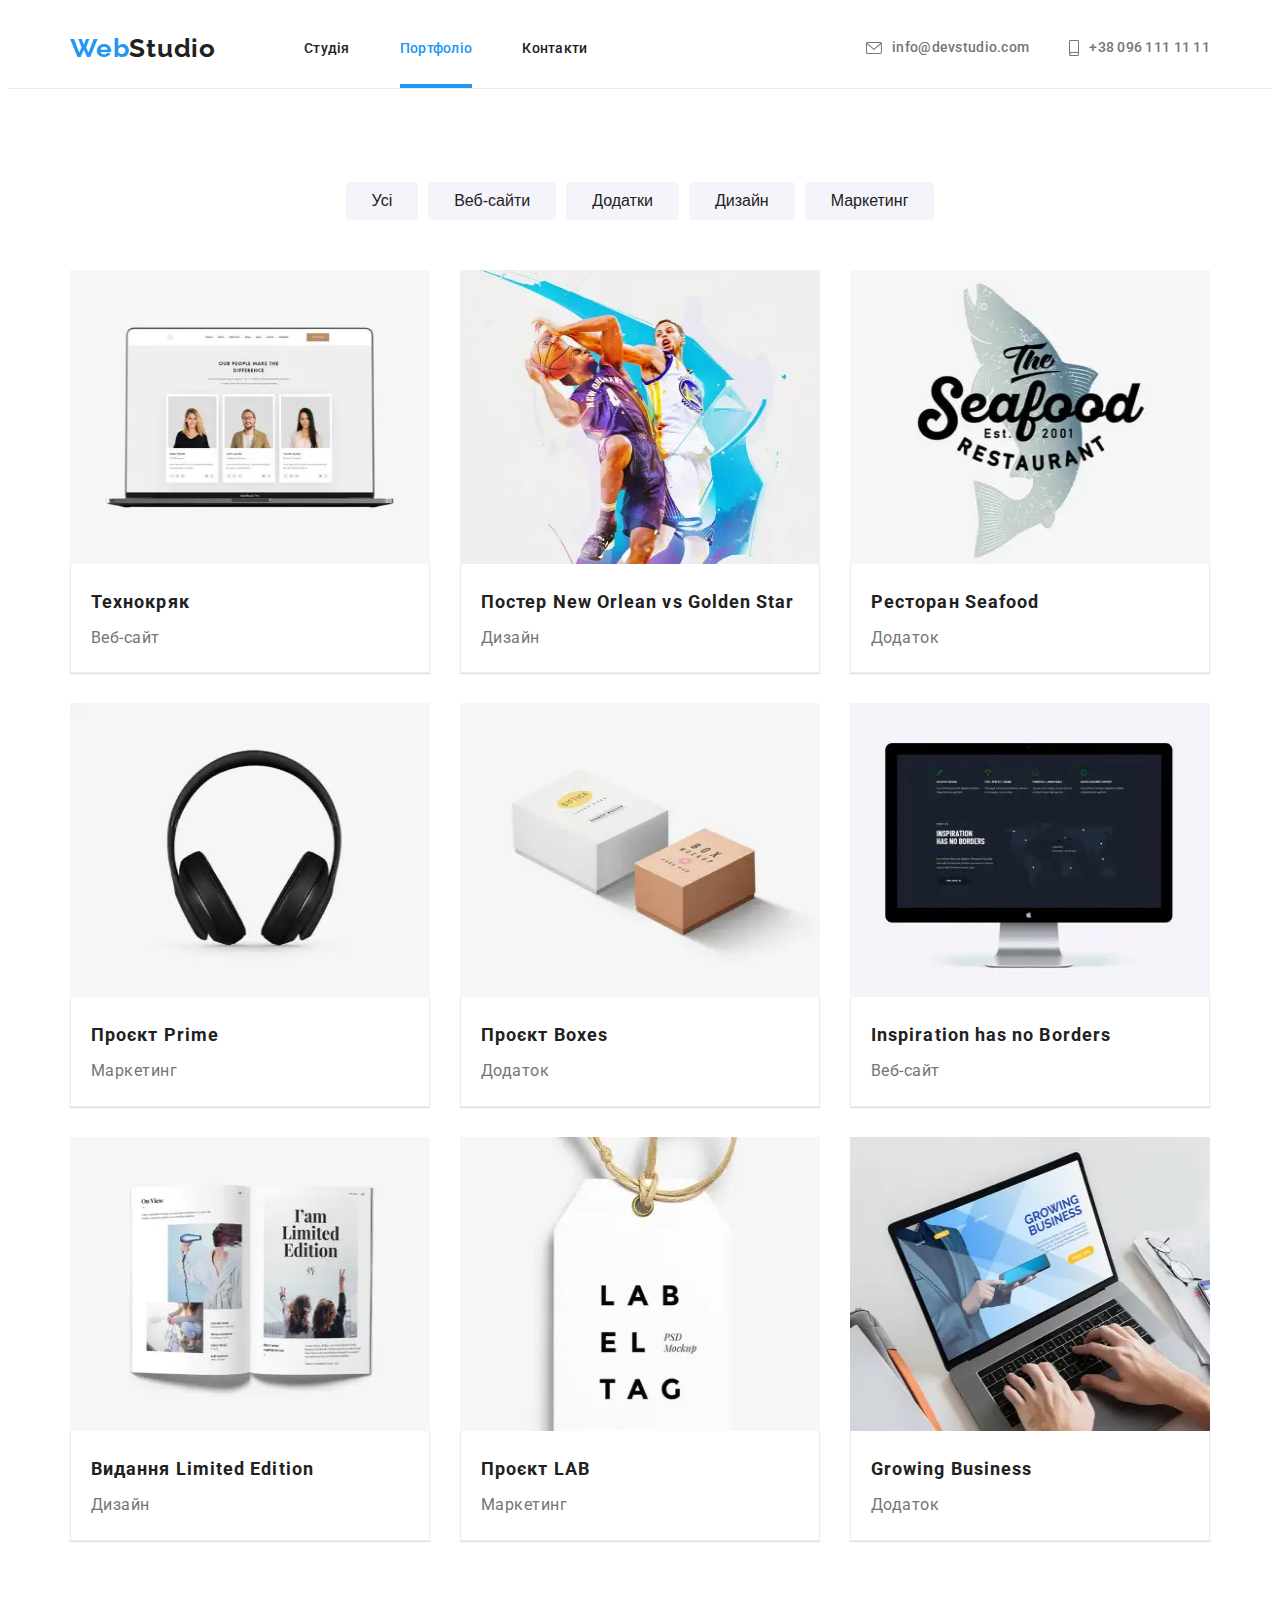
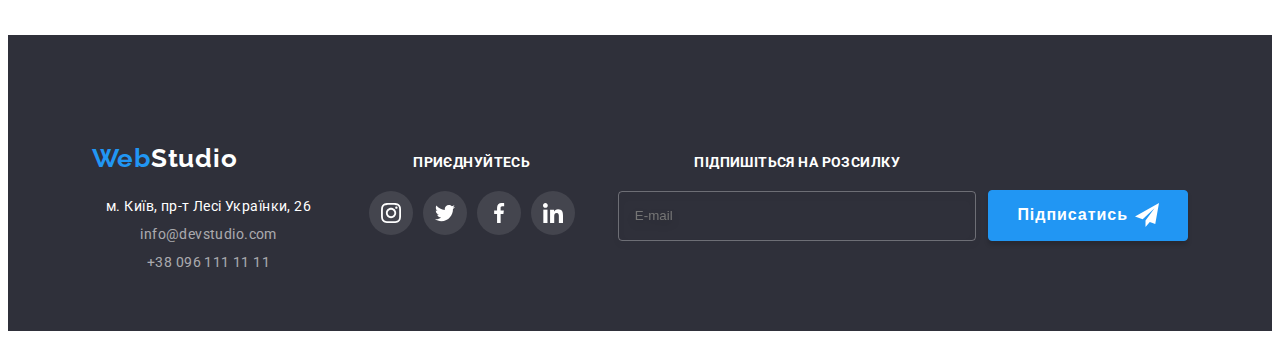
==== commit 90a59f93: "feat: add adaptive on modal and check to validator" ====
--- a/portfolio.html
+++ b/portfolio.html
@@ -145,7 +145,7 @@
         </div>
       </div>
     </header>
-    <!-- <main>
+    <main>
       <section class="services section">
         <div class="container">
           <h2 class="services__title visually-hidden">Наші Послуги</h2>
@@ -170,13 +170,66 @@
             <li class="server_item">
               <a class="server_card" href="#">
                 <div class="server_relative_img">
-                  <img
-                    class="server_img"
-                    src="./image/img-portfolio-page/laptop-three-team.jpg"
-                    alt="Web"
-                    width="370"
-                    height="294"
-                  />
+                  <picture>
+                    <source
+                      srcset="
+                        ./image/servise/servise-first/servise-desktop-site-web.webp    1x,
+                        ./image/servise/servise-first/servise-desktop-site-web@2x.webp 2x
+                      "
+                      media="(min-width: 1200px )"
+                      type="image/webp"
+                    />
+
+                    <source
+                      srcset="
+                        ./image/servise/servise-first/servise-desktop-site-web.jpg    1x,
+                        ./image/servise/servise-first/servise-desktop-site-web@2x.jpg 2x
+                      "
+                      media="(min-width: 1200px )"
+                    />
+
+                    <source
+                      srcset="
+                        ./image/servise/servise-first/servise-tablet-site-web.webp    1x,
+                        ./image/servise/servise-first/servise-tablet-site-web@2x.webp 2x
+                      "
+                      media="(min-width: 768px )"
+                      type="image/webp"
+                    />
+
+                    <source
+                      srcset="
+                        ./image/servise/servise-first/servise-tablet-site-web.jpg    1x,
+                        ./image/servise/servise-first/servise-tablet-site-web@2x.jpg 2x
+                      "
+                      media="(min-width: 768px )"
+                    />
+
+                    <source
+                      srcset="
+                        ./image/servise/servise-first/servise-mobil-site-web.webp      1x,
+                        ./image/servise/servise-first/servise-mobil-site-web@2x.webp2x
+                      "
+                      media="(max-width: 767px )"
+                      type="image/webp"
+                    />
+                    <!-- servise-mobil-site-web@2x.webp -->
+
+                    <source
+                      srcset="
+                        ./image/servise/servise-first/servise-mobil-site-web.jpg        1x,
+                        ./image/servise/servise-first/servise-mobil-site-web.jpg@2x.jpg 2x
+                      "
+                      media="(max-width: 767px )"
+                    />
+
+                    <img
+                      class="server_img"
+                      src="./image/servise/servise-first/servise-mobil-site-web.jpg"
+                      alt="Web site"
+                    />
+                  </picture>
+
                   <div class="server_overlay">
                     <div class="server_absolute_text">
                       <p class="server_text">
@@ -188,7 +241,7 @@
                     </div>
                   </div>
                 </div>
-                <div class="card_border">
+                <div class="card_border card__padding-border">
                   <h3 class="server_menu_title">Технокряк</h3>
                   <p class="server_menu_descript">Веб-сайт</p>
                 </div>
@@ -197,13 +250,65 @@
             <li class="server_item">
               <a class="server_card" href="#">
                 <div class="server_relative_img">
-                  <img
-                    class="server_img"
-                    src="./image/img-portfolio-page/sport-two-people.jpg"
-                    alt="Design"
-                    width="370"
-                    height="294"
-                  />
+                  <picture>
+                    <source
+                      srcset="
+                        ./image/servise/servise-second/servise-desktop-golden-star.webp    1x,
+                        ./image/servise/servise-second/servise-desktop-golden-star@2x.webp 2x
+                      "
+                      media="(min-width: 1200px )"
+                      type="image/webp"
+                    />
+
+                    <source
+                      srcset="
+                        ./image/servise/servise-second/servise-desktop-golden-star.jpg    1x,
+                        ./image/servise/servise-second/servise-desktop-golden-star@2x.jpg 2x
+                      "
+                      media="(min-width: 1200px )"
+                    />
+
+                    <source
+                      srcset="
+                        ./image/servise/servise-second/servise-tablet-golden-star.webp    1x,
+                        ./image/servise/servise-second/servise-tablet-golden-star@2x.webp 2x
+                      "
+                      media="(min-width: 768px )"
+                      type="image/webp"
+                    />
+
+                    <source
+                      srcset="
+                        ./image/servise/servise-second/servise-tablet-golden-star.jpg 1x,
+                        ./image/servise/servise-second/servise-tablet-golden-star.jpg 2x
+                      "
+                      media="(min-width: 768px )"
+                    />
+
+                    <source
+                      srcset="
+                        ./image/servise/servise-second/servise-mobil-golden-star.webp    1x,
+                        ./image/servise/servise-second/servise-mobil-golden-star@2x.webp 2x
+                      "
+                      media="(max-width: 767px )"
+                      type="image/webp"
+                    />
+
+                    <source
+                      srcset="
+                        ./image/servise/servise-second/servise-mobil-golden-star        1x,
+                        ./image/servise/servise-second/servise-mobil-golden-star@2x.jpg 2x
+                      "
+                      media="(max-width: 767px )"
+                    />
+
+                    <img
+                      class="server_img"
+                      src="./image/servise/servise-second/servise-mobil-golden-star.jpg"
+                      alt="Design"
+                    />
+                  </picture>
+
                   <div class="server_overlay">
                     <div class="server_absolute_text">
                       <p class="server_text">
@@ -227,13 +332,65 @@
             <li class="server_item">
               <a class="server_card" href="#">
                 <div class="server_relative_img">
-                  <img
-                    class="server_img"
-                    src="./image/img-portfolio-page/logo-restaurant.jpg"
-                    alt="Dodatok"
-                    width="370"
-                    height="294"
-                  />
+                  <picture>
+                    <source
+                      srcset="
+                        ./image/servise/servise-third/servise-desktop-seafood.webp    1x,
+                        ./image/servise/servise-third/servise-desktop-seafood@2x.webp 2x
+                      "
+                      media="(min-width: 1200px )"
+                      type="image/webp"
+                    />
+
+                    <source
+                      srcset="
+                        ./image/servise/servise-third/servise-desktop-seafood.jpg    1x,
+                        ./image/servise/servise-third/servise-desktop-seafood@2x.jpg 2x
+                      "
+                      media="(min-width: 1200px )"
+                    />
+
+                    <source
+                      srcset="
+                        ./image/servise/servise-third/servise-tablet-seafood.webp    1x,
+                        ./image/servise/servise-third/servise-tablet-seafood@2x.webp 2x
+                      "
+                      media="(min-width: 768px )"
+                      type="image/webp"
+                    />
+
+                    <source
+                      srcset="
+                        ./image/servise/servise-third/servise-tablet-seafood.jpg 1x,
+                        ./image/servise/servise-third/servise-tablet-seafood.jpg 2x
+                      "
+                      media="(min-width: 768px )"
+                    />
+
+                    <source
+                      srcset="
+                        ./image/servise/servise-third/servise-mobil-seafood.webp    1x,
+                        ./image/servise/servise-third/servise-mobil-seafood@2x.webp 2x
+                      "
+                      media="(max-width: 767px )"
+                      type="image/webp"
+                    />
+
+                    <source
+                      srcset="
+                        ./image/servise/servise-third/servise-mobil-seafood        1x,
+                        ./image/servise/servise-third/servise-mobil-seafood@2x.jpg 2x
+                      "
+                      media="(max-width: 767px )"
+                    />
+
+                    <img
+                      class="server_img"
+                      src="./image/servise/servise-third/servise-mobil-seafood.jpg"
+                      alt="app"
+                    />
+                  </picture>
+
                   <div class="server_overlay">
                     <div class="server_absolute_text">
                       <p class="server_text">
@@ -254,13 +411,65 @@
             <li class="server_item">
               <a class="server_card" href="#"
                 ><div class="server_relative_img">
-                  <img
-                    class="server_img"
-                    src="./image/img-portfolio-page/headphones-black.jpg"
-                    alt="Проєкт Prime"
-                    width="370"
-                    height="294"
-                  />
+                  <picture>
+                    <source
+                      srcset="
+                        ./image/servise/servise-fourth/servise-desktop-lister.webp    1x,
+                        ./image/servise/servise-fourth/servise-desktop-lister@2x.webp 2x
+                      "
+                      media="(min-width: 1200px )"
+                      type="image/webp"
+                    />
+
+                    <source
+                      srcset="
+                        ./image/servise/servise-fourth/servise-desktop-lister.jpg    1x,
+                        ./image/servise/servise-fourth/servise-desktop-lister@2x.jpg 2x
+                      "
+                      media="(min-width: 1200px )"
+                    />
+
+                    <source
+                      srcset="
+                        ./image/servise/servise-fourth/servise-tablet-lister.webp    1x,
+                        ./image/servise/servise-fourth/servise-tablet-lister@2x.webp 2x
+                      "
+                      media="(min-width: 768px )"
+                      type="image/webp"
+                    />
+
+                    <source
+                      srcset="
+                        ./image/servise/servise-fourth/servise-tablet-lister.jpg 1x,
+                        ./image/servise/servise-fourth/servise-tablet-lister.jpg 2x
+                      "
+                      media="(min-width: 768px )"
+                    />
+
+                    <source
+                      srcset="
+                        ./image/servise/servise-fourth/servise-mobil-lister.webp    1x,
+                        ./image/servise/servise-fourth/servise-mobil-lister@2x.webp 2x
+                      "
+                      media="(max-width: 767px )"
+                      type="image/webp"
+                    />
+
+                    <source
+                      srcset="
+                        ./image/servise/servise-fourth/servise-mobil-lister        1x,
+                        ./image/servise/servise-fourth/servise-mobil-lister@2x.jpg 2x
+                      "
+                      media="(max-width: 767px )"
+                    />
+
+                    <img
+                      class="server_img"
+                      src="./image/servise/servise-fourth/servise-mobil-lister.jpg"
+                      alt="Project Prime"
+                    />
+                  </picture>
+
                   <div class="server_overlay">
                     <div class="server_absolute_text">
                       <p class="server_text">
@@ -281,13 +490,65 @@
             <li class="server_item">
               <a class="server_card" href="#">
                 <div class="server_relative_img">
-                  <img
-                    class="server_img"
-                    src="./image/img-portfolio-page/two-box.jpg"
-                    alt="Проєкт Boxes"
-                    width="370"
-                    height="294"
-                  />
+                  <picture>
+                    <source
+                      srcset="
+                        ./image/servise/servise-fifth/servise-desktop-boxes.webp    1x,
+                        ./image/servise/servise-fifth/servise-desktop-boxes@2x.webp 2x
+                      "
+                      media="(min-width: 1200px )"
+                      type="image/webp"
+                    />
+
+                    <source
+                      srcset="
+                        ./image/servise/servise-fifth/servise-desktop-boxes.jpg    1x,
+                        ./image/servise/servise-fifth/servise-desktop-boxes@2x.jpg 2x
+                      "
+                      media="(min-width: 1200px )"
+                    />
+
+                    <source
+                      srcset="
+                        ./image/servise/servise-fifth/servise-tablet-boxes.webp    1x,
+                        ./image/servise/servise-fifth/servise-tablet-boxes@2x.webp 2x
+                      "
+                      media="(min-width: 768px )"
+                      type="image/webp"
+                    />
+
+                    <source
+                      srcset="
+                        ./image/servise/servise-fifth/servise-tablet-boxes.jpg 1x,
+                        ./image/servise/servise-fifth/servise-tablet-boxes.jpg 2x
+                      "
+                      media="(min-width: 768px )"
+                    />
+
+                    <source
+                      srcset="
+                        ./image/servise/servise-fifth/servise-mobil-boxes.webp    1x,
+                        ./image/servise/servise-fifth/servise-mobil-boxes@2x.webp 2x
+                      "
+                      media="(max-width: 767px )"
+                      type="image/webp"
+                    />
+
+                    <source
+                      srcset="
+                        ./image/servise/servise-fifth/servise-mobil-boxes.jpg    1x,
+                        ./image/servise/servise-fifth/servise-mobil-boxes@2x.jpg 2x
+                      "
+                      media="(max-width: 767px )"
+                    />
+
+                    <img
+                      class="server_img"
+                      src="./image/servise/servise-fifth/servise-mobil-boxes.jpg"
+                      alt="Project Prime"
+                    />
+                  </picture>
+
                   <div class="server_overlay">
                     <div class="server_absolute_text">
                       <p class="server_text">
@@ -308,13 +569,65 @@
             <li class="server_item">
               <a class="server_card" href="#">
                 <div class="server_relative_img">
-                  <img
-                    class="server_img"
-                    src="./image/img-portfolio-page/inspiration-web.jpg"
-                    alt="Inspiration has no Borders"
-                    width="370"
-                    height="294"
-                  />
+                  <picture>
+                    <source
+                      srcset="
+                        ./image/servise/servise-sixth/servise-desktop-device.webp    1x,
+                        ./image/servise/servise-sixth/servise-desktop-device@2x.webp 2x
+                      "
+                      media="(min-width: 1200px )"
+                      type="image/webp"
+                    />
+
+                    <source
+                      srcset="
+                        ./image/servise/servise-sixth/servise-desktop-device.jpg    1x,
+                        ./image/servise/servise-sixth/servise-desktop-device@2x.jpg 2x
+                      "
+                      media="(min-width: 1200px )"
+                    />
+
+                    <source
+                      srcset="
+                        ./image/servise/servise-sixth/servise-tablet-device.webp    1x,
+                        ./image/servise/servise-sixth/servise-tablet-device@2x.webp 2x
+                      "
+                      media="(min-width: 768px )"
+                      type="image/webp"
+                    />
+
+                    <source
+                      srcset="
+                        ./image/servise/servise-sixth/servise-tablet-device.jpg 1x,
+                        ./image/servise/servise-sixth/servise-tablet-device.jpg 2x
+                      "
+                      media="(min-width: 768px )"
+                    />
+
+                    <source
+                      srcset="
+                        ./image/servise/servise-sixth/servise-mobil-device.webp    1x,
+                        ./image/servise/servise-sixth/servise-mobil-device@2x.webp 2x
+                      "
+                      media="(max-width: 767px )"
+                      type="image/webp"
+                    />
+
+                    <source
+                      srcset="
+                        ./image/servise/servise-sixth/servise-mobil-device.jpg    1x,
+                        ./image/servise/servise-sixth/servise-mobil-device@2x.jpg 2x
+                      "
+                      media="(max-width: 767px )"
+                    />
+
+                    <img
+                      class="server_img"
+                      src="./image/servise/servise-sixth/servise-mobil-device.jpg"
+                      alt="Inspiration has no Borders"
+                    />
+                  </picture>
+
                   <div class="server_overlay">
                     <div class="server_absolute_text">
                       <p class="server_text">
@@ -336,13 +649,65 @@
             <li class="server_item">
               <a class="server_card" href="#">
                 <div class="server_relative_img">
-                  <img
-                    class="server_img"
-                    src="./image/img-portfolio-page/book-edition.jpg"
-                    alt="Видання Limited Edition"
-                    width="370"
-                    height="294"
-                  />
+                  <picture>
+                    <source
+                      srcset="
+                        ./image/servise/servise-seventh/servise-desktop-book.webp    1x,
+                        ./image/servise/servise-seventh/servise-desktop-book@2x.webp 2x
+                      "
+                      media="(min-width: 1200px )"
+                      type="image/webp"
+                    />
+
+                    <source
+                      srcset="
+                        ./image/servise/servise-seventh/servise-desktop-book.jpg    1x,
+                        ./image/servise/servise-seventh/servise-desktop-book@2x.jpg 2x
+                      "
+                      media="(min-width: 1200px )"
+                    />
+
+                    <source
+                      srcset="
+                        ./image/servise/servise-seventh/servise-tablet-book.webp    1x,
+                        ./image/servise/servise-seventh/servise-tablet-book@2x.webp 2x
+                      "
+                      media="(min-width: 768px )"
+                      type="image/webp"
+                    />
+
+                    <source
+                      srcset="
+                        ./image/servise/servise-seventh/servise-tablet-book.jpg 1x,
+                        ./image/servise/servise-seventh/servise-tablet-book.jpg 2x
+                      "
+                      media="(min-width: 768px )"
+                    />
+
+                    <source
+                      srcset="
+                        ./image/servise/servise-seventh/servise-mobil-book.webp    1x,
+                        ./image/servise/servise-seventh/servise-mobil-book@2x.webp 2x
+                      "
+                      media="(max-width: 767px )"
+                      type="image/webp"
+                    />
+
+                    <source
+                      srcset="
+                        ./image/servise/servise-seventh/servise-mobil-book.jpg    1x,
+                        ./image/servise/servise-seventh/servise-mobil-book@2x.jpg 2x
+                      "
+                      media="(max-width: 767px )"
+                    />
+
+                    <img
+                      class="server_img"
+                      src="./image/servise/servise-seventh/servise-mobil-book.jpg"
+                      alt="product Limited Edition"
+                    />
+                  </picture>
+
                   <div class="server_overlay">
                     <div class="server_absolute_text">
                       <p class="server_text">
@@ -364,13 +729,65 @@
             <li class="server_item">
               <a class="server_card" href="#">
                 <div class="server_relative_img">
-                  <img
-                    class="server_img"
-                    src="./image/img-portfolio-page/logo-label-tag.jpg"
-                    alt="Проєкт LAB"
-                    width="370"
-                    height="294"
-                  />
+                  <picture>
+                    <source
+                      srcset="
+                        ./image/servise/servise-eighth/servise-desktop-lab.webp    1x,
+                        ./image/servise/servise-eighth/servise-desktop-lab@2x.webp 2x
+                      "
+                      media="(min-width: 1200px )"
+                      type="image/webp"
+                    />
+
+                    <source
+                      srcset="
+                        ./image/servise/servise-eighth/servise-desktop-lab.jpg    1x,
+                        ./image/servise/servise-eighth/servise-desktop-lab@2x.jpg 2x
+                      "
+                      media="(min-width: 1200px )"
+                    />
+
+                    <source
+                      srcset="
+                        ./image/servise/servise-eighth/servise-tablet-lab.webp    1x,
+                        ./image/servise/servise-eighth/servise-tablet-lab@2x.webp 2x
+                      "
+                      media="(min-width: 768px )"
+                      type="image/webp"
+                    />
+
+                    <source
+                      srcset="
+                        ./image/servise/servise-eighth/servise-tablet-lab.jpg 1x,
+                        ./image/servise/servise-eighth/servise-tablet-lab.jpg 2x
+                      "
+                      media="(min-width: 768px )"
+                    />
+
+                    <source
+                      srcset="
+                        ./image/servise/servise-eighth/servise-mobil-lab.webp    1x,
+                        ./image/servise/servise-eighth/servise-mobil-lab@2x.webp 2x
+                      "
+                      media="(max-width: 767px )"
+                      type="image/webp"
+                    />
+
+                    <source
+                      srcset="
+                        ./image/servise/servise-eighth/servise-mobil-lab.jpg    1x,
+                        ./image/servise/servise-eighth/servise-mobil-lab@2x.jpg 2x
+                      "
+                      media="(max-width: 767px )"
+                    />
+
+                    <img
+                      class="server_img"
+                      src="./image/servise/servise-eighth/servise-mobil-lab.jpg"
+                      alt="project LAB"
+                    />
+                  </picture>
+
                   <div class="server_overlay">
                     <div class="server_absolute_text">
                       <p class="server_text">
@@ -391,13 +808,65 @@
             <li class="server_item">
               <a class="server_card" href="#">
                 <div class="server_relative_img">
-                  <img
-                    class="server_img"
-                    src="./image/img-portfolio-page/laptop-crowing-business.jpg"
-                    alt="Growing Business"
-                    width="370"
-                    height="294"
-                  />
+                  <picture>
+                    <source
+                      srcset="
+                        ./image/servise/servise-ninth/servise-desktop-laptor.webp    1x,
+                        ./image/servise/servise-ninth/servise-desktop-laptor@2x.webp 2x
+                      "
+                      media="(min-width: 1200px )"
+                      type="image/webp"
+                    />
+
+                    <source
+                      srcset="
+                        ./image/servise/servise-ninth/servise-desktop-laptor.jpg    1x,
+                        ./image/servise/servise-ninth/servise-desktop-laptor@2x.jpg 2x
+                      "
+                      media="(min-width: 1200px )"
+                    />
+
+                    <source
+                      srcset="
+                        ./image/servise/servise-ninth/servise-tablet-laptor.webp    1x,
+                        ./image/servise/servise-ninth/servise-tablet-laptor@2x.webp 2x
+                      "
+                      media="(min-width: 768px )"
+                      type="image/webp"
+                    />
+
+                    <source
+                      srcset="
+                        ./image/servise/servise-ninth/servise-tablet-laptor.jpg 1x,
+                        ./image/servise/servise-ninth/servise-tablet-laptor.jpg 2x
+                      "
+                      media="(min-width: 768px )"
+                    />
+
+                    <source
+                      srcset="
+                        ./image/servise/servise-ninth/servise-mobile-laptor.webp    1x,
+                        ./image/servise/servise-ninth/servise-mobile-laptor@2x.webp 2x
+                      "
+                      media="(max-width: 767px )"
+                      type="image/webp"
+                    />
+
+                    <source
+                      srcset="
+                        ./image/servise/servise-ninth/servise-mobile-laptor.jpg    1x,
+                        ./image/servise/servise-ninth/servise-mobile-laptor@2x.jpg 2x
+                      "
+                      media="(max-width: 767px )"
+                    />
+
+                    <img
+                      class="server_img"
+                      src="./image/servise/servise-ninth/servise-mobile-laptor.jpg"
+                      alt="Growing Business"
+                    />
+                  </picture>
+
                   <div class="server_overlay">
                     <div class="server_absolute_text">
                       <p class="server_text">
@@ -509,7 +978,7 @@
           </button>
         </form>
       </div>
-    </footer> -->
+    </footer>
     <script src="./js/menu.js"></script>
   </body>
 </html>
--- a/css/portfolio.min.css
+++ b/css/portfolio.min.css
@@ -1 +1 @@
-:root{--color-primary: #212121;--color-text-deck: #757575;--color-invert: #fff;--color-opacity: rgba(255, 255, 255, 0.6);--color-action: #2196f3;--color-header-border:#ececec;--color-background-primary: #fff;--color-background-second: #2f303a;--color-background-brand: #f5f4fa;--color-background-action: #2196f3;--background-color-even: #188ce8;--color-border-one: #eeeeee;--color-fill-svg: #afb1b8;--color-background-animation: rgba(33, 150, 243, 0.9);--color-backdrop: rgba(0, 0, 0, 0.2);--timing-function: cubic-bezier(0.4, 0, 0.2, 1)}.visually-hidden{white-space:nowrap;width:1px;height:1px;overflow:hidden;border:0;padding:0;clip:rect(0 0 0 0);clip-path:inset(50%);margin:-1px}html{box-sizing:border-box}*,*::before,*::after{box-sizing:border-box}h1,h2,h3,h4,h5,h6,p,ul,li{margin-top:0;margin-bottom:0;padding-left:0;padding-right:0}body{font-family:"Roboto";background-color:var(--primary-white-color)}a{text-decoration:none}li{list-style-type:none}img{display:block}.section{padding-top:60px;padding-bottom:60px}@media screen and (min-width: 1200px){.section{padding-top:94px;padding-bottom:94px}}.container{padding-left:15px;padding-right:15px}@media screen and (min-width: 480px){.container{width:448px;margin-left:auto;margin-right:auto}}@media screen and (min-width: 768px){.container{width:768px}}@media screen and (min-width: 1200px){.container{width:1170px}}.nav__logo{padding-top:16px;font-family:"Raleway",sans-serif;font-weight:700;font-size:24px;line-height:1;letter-spacing:.03em;color:var(--color-primary);transition:color 250ms var(--timing-function)}.current{color:var(--color-action)}.current:hover,.current:focus{color:var(--background-color-even)}@media screen and (min-width: 768px){.nav__logo{padding-top:26px;font-size:26px}}.team_list_icon{display:flex;margin-top:16px;justify-content:center}.teams_link_icon{width:44px;height:44px;border-radius:44px;display:flex;justify-content:center;align-items:center;background-color:var(--color-background-primary);transition:background-color 250ms var(--timing-function)}.teams_link_icon:hover,.teams_link_icon:focus{background-color:var(--color-action)}.teams_icon{fill:var(--color-fill-svg);transition:fill 250ms var(--timing-function)}.teams_link_icon:hover .teams_icon,.teams_link_icon:focus .teams_icon{fill:var(--color-background-primary)}.team_item_icon:not(:last-of-type){margin-right:10px}.nav-list{display:none}.header-contact{display:none}.header-container{display:flex;justify-content:space-between;align-items:center}.mobile-menu__container{position:relative;padding-top:48px;padding-left:40px;padding-bottom:48px}.mobile-menu__btn-open,.mobile-menu__btn-close{padding:0;line-height:0;background-color:rgba(0,0,0,0);border-color:rgba(0,0,0,0);fill:#000;transition:fill 250ms var(--timing-function)}.mobile-menu__btn-open:hover .mobile-menu__svg-open,.mobile-menu__btn-open:focus .mobile-menu__svg-open,.mobile-menu__btn-open:hover .mobile-menu__svg-close,.mobile-menu__btn-open:focus .mobile-menu__svg-close,.mobile-menu__btn-close:hover .mobile-menu__svg-open,.mobile-menu__btn-close:focus .mobile-menu__svg-open,.mobile-menu__btn-close:hover .mobile-menu__svg-close,.mobile-menu__btn-close:focus .mobile-menu__svg-close{fill:var(--background-color-even)}.mobile-menu__btn-close{position:absolute;top:10px;right:15px}.mobile-menu{position:absolute;top:0;left:0;width:100%;height:100vh;overflow:auto;background-color:#fff;opacity:0;visibility:hidden;pointer-events:none;transition:opacity 250ms var(--timing-function),visibility 250ms var(--timing-function)}.mobile-menu.is-open{opacity:1;visibility:visible;pointer-events:auto}.mobile-menu .mobile-menu .is-open .mobile-menu{transform:scale(0.9) translate(-50%, -50%)}.mobile-menu-list{margin-bottom:300px}.mobile-menu-list__item:not(:last-child){margin-bottom:32px}.mobile-menu-list__link{font-weight:500;font-size:40px;line-height:47px;letter-spacing:.02em;color:var(--color-primary);transition:color 250ms var(--timing-function)}.mobile-menu-list__link:hover,.mobile-menu-list__link:focus{color:var(--background-color-even)}.mobile-menu-contact{margin-bottom:64px}.mobile-menu-contact__tel{margin-bottom:36px}.mobile-menu-social__list{display:flex;align-items:flex-end}.mobile-menu-contact__link-tel{font-weight:500;font-size:34px;line-height:1.2;letter-spacing:.02em;color:#2196f3}.mobile-menu-contact__link-email{font-weight:500;font-size:24px;line-height:1.2;color:#757575}.mobile-menu-social__link{width:357px;font-weight:500;font-size:18px;line-height:1.2;letter-spacing:.02em;color:#2196f3}.mobile-menu-social__item:not(:last-child){margin-right:10px}.mobile-menu-social__line::after{content:"";margin-left:10px;width:22px;height:0;border:1px solid rgba(33,33,33,.2);transform:rotate(90deg)}@media screen and (min-width: 768px){.mobile-menu{display:none}.mobile-menu__btn-open{display:none}.nav-list{display:flex}.header{border-bottom:1px solid #ececec}.header-container{display:flex;align-items:center}.header-container{padding-top:0}.nav__logo{padding-top:26px;padding-bottom:26px;margin-right:88px}.nav{display:flex;align-items:center;padding-left:0}.nav-list__link{padding-top:32px;padding-bottom:32px;position:relative;display:block;color:var(--color-primary);font-weight:500;font-size:14px;line-height:16px;letter-spacing:.02em;transition:color 250ms var(--timing-function)}.nav-list__link:hover,.nav-list__link:focus{color:var(--background-color-even)}.current{color:var(--color-action)}.nav-list__link.current.lineal::after{position:absolute;left:0;bottom:0;content:"";display:block;width:100%;height:4px;background-color:var(--color-background-action)}.nav-list__item:not(:last-of-type){margin-right:50px}.header-contact{display:block;padding-left:0;margin-top:0;margin-left:auto}.header-contact__email-img,.header-contact__tel-img{margin-right:8px;fill:var(--color-text-deck)}.header-contact__link-email,.header-contact__link-tel{display:flex;align-items:center;font-weight:500;font-size:12px;line-height:1.16;letter-spacing:.02em;color:var(--color-text-deck)}.header-contact__link-email{padding-top:32px;margin-bottom:10px}}@media screen and (min-width: 1200px){.header-contact{display:flex;padding-left:0;margin-top:0;margin-left:auto}.header-contact__link-tel{padding-top:32px;padding-bottom:32px;margin-bottom:0;display:flex;align-items:center;font-weight:500;font-size:14px;line-height:1.13;letter-spacing:.02em;color:var(--color-text-deck);transition:color 250ms var(--timing-function)}.header-contact__link-tel:hover,.header-contact__link-tel:focus{color:var(--background-color-even)}.header-contact__link-email{display:flex;align-items:center;font-weight:500;font-size:14px;line-height:1.13;letter-spacing:.02em;color:var(--color-text-deck);transition:color 250ms var(--timing-function)}.header-contact__link-email:hover,.header-contact__link-email:focus{color:var(--background-color-even)}.header-contact__email-img,.header-contact__tel-img{margin-right:10px;fill:var(--color-text-deck);transition:fill 250ms var(--timing-function)}.header-contact__link-email:hover .header-contact__email-img,.header-contact__link-email:focus .header-contact__email-img,.header-contact__link-tel:hover .header-contact__email-img,.header-contact__link-tel:focus .header-contact__email-img,.header-contact__link-email:hover .header-contact__tel-img,.header-contact__link-email:focus .header-contact__tel-img,.header-contact__link-tel:hover .header-contact__tel-img,.header-contact__link-tel:focus .header-contact__tel-img{fill:var(--color-action)}.header-contact__email{margin-left:auto}.header-contact__tel{margin-left:40px}}.services-list{display:flex;justify-content:center;margin-bottom:50px}.services-list__item:not(:last-of-type){margin-right:10px}.services-button{padding:6px 26px;background:var(--color-background-brand);border:var(--color-background-brand);border-radius:4px;font-weight:500;font-size:16px;line-height:1.6;text-align:center;color:var(--color-primary);transition:background-color 250ms var(--timing-function),color 250ms var(--timing-function),box-shadow 250ms var(--timing-function)}.services-button:hover,.services-button:focus{background:var(--color-background-action);color:var(--color-background-primary);box-shadow:0px 3px 1px rgba(0,0,0,.1),0px 1px 2px rgba(0,0,0,.08),0px 2px 2px rgba(0,0,0,.12);border-radius:4px}.server_menu{display:flex;flex-wrap:wrap;margin-left:-30px;margin-bottom:-30px;flex-basis:calc((100% - 90px)/3)}.server_item{margin-left:30px;margin-bottom:30px}.server_overlay{position:absolute;top:0;left:0;width:100%;height:100%;background-color:var(--color-background-animation);transform:translateY(100%);transition:transform 250ms var(--timing-function)}.server_card:hover .server_overlay{transform:translateY(0)}.server_relative_img{position:relative;overflow:hidden}.server_absolute_text{position:absolute;width:100%;height:100%;top:50%;left:50%;transform:translate(-50%, -50%);padding:63px 24px}.server_text{font-family:"Roboto";font-weight:400;font-size:18px;line-height:1.56;letter-spacing:.03em;color:var(--color-background-primary)}.card_border{padding:20px 24px;background:var(--color-background-primary);border:1px solid var(--color-border-one);border-top:none}.server_card:hover .card_border,.server_card:focus .card_border{box-shadow:0px 1px 1px rgba(0,0,0,.12),0px 4px 4px rgba(0,0,0,.06),1px 4px 6px rgba(0,0,0,.16)}.server_card{transition:box-shadow 250ms var(--timing-function)}.server_card .server_img,.server_card .card_border{box-shadow:0px 1px 1px rgba(0,0,0,.12),0px 0px 0px rgba(0,0,0,.06);transition:box-shadow 250ms var(--timing-function)}.server_card:hover .server_img,.server_card:focus .server_img{box-shadow:0px 1px 1px rgba(0,0,0,.12),0px 4px 4px rgba(0,0,0,.06),1px 4px 6px rgba(0,0,0,.16)}.server_menu_title{margin-bottom:4px;font-weight:700;font-size:18px;line-height:2;letter-spacing:.06em;color:var(--color-primary)}.server_menu_descript{font-weight:400;font-size:16px;line-height:1.8;letter-spacing:.03em;color:var(--color-text-deck)}.footer{padding:60px 0;background-color:var(--color-background-second)}address{margin-top:20px}.footer-address{margin-right:70px}.footer-address__list{display:block;font-style:normal}.footer-address_color-invert{color:var(--color-invert)}.footer-address_color-invert.current{color:var(--color-action)}.footer-address__list{padding-left:0;display:flex;flex-direction:column;align-items:flex-start}.footer-address__item{margin-bottom:9px}.footer-address__link{font-weight:400;font-size:14px;line-height:1.4;letter-spacing:.03em;color:var(--color-invert)}.footer-address__contact{font-weight:400;font-size:14px;line-height:1.4;letter-spacing:.03em;color:var(--color-opacity)}.footer_form{display:flex;margin-left:auto}.footer_form_call{display:block;margin-bottom:20px;font-weight:700;font-size:14px;line-height:1.2;letter-spacing:.03em;text-transform:uppercase;color:var(--color-invert)}.footer_form_input{display:flex;width:358px;height:50px;padding-left:16px;border:1px solid rgba(255,255,255,.3);filter:drop-shadow(0px 4px 4px rgba(0, 0, 0, 0.15));border-radius:4px;background-color:rgba(0,0,0,0);color:var(--color-invert);transition:border-color 250ms var(--timing-function)}.footer_form_input:focus{outline:none;border-color:var(--color-action)}.footer_form_input::placeholder{color:var(--color-invert)}.footer_form_btn{position:relative;margin-top:36px;margin-left:12px;min-width:200px;padding:10px 60px 10px 28px;border:1px solid var(--color-action);box-shadow:0px 4px 4px rgba(0,0,0,.15);border-radius:4px;background-color:var(--color-background-action);color:var(--color-invert);text-align:center;font-weight:700;font-size:16px;line-height:1.8;letter-spacing:.06em;transition:background-color 250ms var(--timing-function)}.footer_form_btn:hover,.footer_form_btn:focus{background-color:var(--background-color-even)}.footer_form_icon{position:absolute;top:50%;right:28px;transform:translateY(-50%);display:block;margin-left:10px;width:24px;height:24px;fill:#fff}.flex{display:flex;align-items:baseline}.footer_social_list{display:flex}.footer_social_title{margin-bottom:20px;font-family:"Roboto";font-style:normal;font-weight:700;font-size:14px;line-height:1.4;letter-spacing:.03em;text-transform:uppercase;color:var(--color-background-primary)}.social_item:not(:last-of-type){margin-right:10px}.social_link{background-color:rgba(255,255,255,.1);fill:var(--color-invert);transition:background-color 250ms var(--timing-function)}.social_link:hover,.social_link:focus{background-color:var(--color-action)}/*# sourceMappingURL=portfolio.min.css.map */+:root{--color-primary: #212121;--color-text-deck: #757575;--color-invert: #fff;--color-opacity: rgba(255, 255, 255, 0.6);--color-action: #2196f3;--color-header-border:#ececec;--color-background-primary: #fff;--color-background-second: #2f303a;--color-background-brand: #f5f4fa;--color-background-action: #2196f3;--background-color-even: #188ce8;--color-border-one: #eeeeee;--color-fill-svg: #afb1b8;--color-background-animation: rgba(33, 150, 243, 0.9);--color-backdrop: rgba(0, 0, 0, 0.2);--timing-function: cubic-bezier(0.4, 0, 0.2, 1)}.visually-hidden{white-space:nowrap;width:1px;height:1px;overflow:hidden;border:0;padding:0;clip:rect(0 0 0 0);clip-path:inset(50%);margin:-1px}html{box-sizing:border-box}*,*::before,*::after{box-sizing:border-box}h1,h2,h3,h4,h5,h6,p,ul,li{margin-top:0;margin-bottom:0;padding-left:0;padding-right:0}body{font-family:"Roboto";background-color:var(--primary-white-color)}a{text-decoration:none}li{list-style-type:none}img{display:block;max-width:100%;height:auto}.section{padding-top:60px;padding-bottom:60px}@media screen and (min-width: 1200px){.section{padding-top:94px;padding-bottom:94px}}.container{padding-left:15px;padding-right:15px}@media screen and (min-width: 480px){.container{width:448px;margin-left:auto;margin-right:auto}}@media screen and (min-width: 768px){.container{width:738px}}@media screen and (min-width: 1200px){.container{width:1170px}}.nav__logo,.footer-address__nav-logo{padding-top:16px;font-family:"Raleway",sans-serif;font-weight:700;font-size:24px;line-height:1;letter-spacing:.03em;color:var(--color-primary);transition:color 250ms var(--timing-function)}.current{color:var(--color-action)}.current:hover,.current:focus{color:var(--background-color-even)}@media screen and (min-width: 768px){.nav__logo,.footer-address__nav-logo{font-size:26px}}.team_list_icon{display:flex;margin-top:16px;justify-content:center}.teams_link_icon{width:44px;height:44px;border-radius:44px;display:flex;justify-content:center;align-items:center;background-color:var(--color-background-primary);transition:background-color 250ms var(--timing-function)}.teams_link_icon:hover,.teams_link_icon:focus{background-color:var(--color-action)}.teams_icon{fill:var(--color-fill-svg);transition:fill 250ms var(--timing-function)}.teams_link_icon:hover .teams_icon,.teams_link_icon:focus .teams_icon{fill:var(--color-background-primary)}.team_item_icon:not(:last-of-type){margin-right:10px}.nav-list{display:none}.header-contact{display:none}.header-container{display:flex;justify-content:space-between;align-items:center}.mobile-menu__container{position:relative;padding-top:48px;padding-left:40px;padding-bottom:48px}.mobile-menu__btn-open,.mobile-menu__btn-close{padding:0;line-height:0;background-color:rgba(0,0,0,0);border-color:rgba(0,0,0,0);fill:#000;transition:fill 250ms var(--timing-function)}.mobile-menu__btn-open:hover .mobile-menu__svg-open,.mobile-menu__btn-open:focus .mobile-menu__svg-open,.mobile-menu__btn-open:hover .mobile-menu__svg-close,.mobile-menu__btn-open:focus .mobile-menu__svg-close,.mobile-menu__btn-close:hover .mobile-menu__svg-open,.mobile-menu__btn-close:focus .mobile-menu__svg-open,.mobile-menu__btn-close:hover .mobile-menu__svg-close,.mobile-menu__btn-close:focus .mobile-menu__svg-close{fill:var(--background-color-even)}.mobile-menu__btn-close{position:absolute;top:10px;right:15px}.mobile-menu{position:absolute;top:0;left:0;width:100%;height:100vh;overflow:auto;background-color:#fff;opacity:0;visibility:hidden;pointer-events:none;transition:opacity 250ms var(--timing-function),visibility 250ms var(--timing-function)}.mobile-menu.is-open{opacity:1;visibility:visible;pointer-events:auto}.mobile-menu .mobile-menu .is-open .mobile-menu{transform:scale(0.9) translate(-50%, -50%)}.mobile-menu-list{margin-bottom:300px}.mobile-menu-list__item:not(:last-child){margin-bottom:32px}.mobile-menu-list__link{font-weight:500;font-size:40px;line-height:47px;letter-spacing:.02em;color:var(--color-primary);transition:color 250ms var(--timing-function)}.mobile-menu-list__link:hover,.mobile-menu-list__link:focus{color:var(--background-color-even)}.mobile-menu-contact{margin-bottom:64px}.mobile-menu-contact__tel{margin-bottom:36px}.mobile-menu-social__list{display:flex;align-items:flex-end}.mobile-menu-contact__link-tel{font-weight:500;font-size:34px;line-height:1.2;letter-spacing:.02em;color:#2196f3}.mobile-menu-contact__link-email{font-weight:500;font-size:24px;line-height:1.2;color:#757575}.mobile-menu-social__link{width:357px;font-weight:500;font-size:18px;line-height:1.2;letter-spacing:.02em;color:#2196f3}.mobile-menu-social__item:not(:last-child){margin-right:10px}.mobile-menu-social__line::after{content:"";margin-left:10px;width:22px;height:0;border:1px solid rgba(33,33,33,.2);transform:rotate(90deg)}@media screen and (min-width: 768px){.mobile-menu{display:none}.mobile-menu__btn-open{display:none}.nav-list{display:flex}.header{border-bottom:1px solid #ececec}.header-container{display:flex;align-items:center}.header-container{padding-top:0}.nav__logo{padding-top:26px;padding-bottom:26px;margin-right:88px}.nav{display:flex;align-items:center;padding-left:0}.nav-list__link{padding-top:32px;padding-bottom:32px;position:relative;display:block;color:var(--color-primary);font-weight:500;font-size:14px;line-height:16px;letter-spacing:.02em;transition:color 250ms var(--timing-function)}.nav-list__link:hover,.nav-list__link:focus{color:var(--background-color-even)}.current{color:var(--color-action)}.nav-list__link.current.lineal::after{position:absolute;left:0;bottom:0;content:"";display:block;width:100%;height:4px;background-color:var(--color-background-action)}.nav-list__item:not(:last-of-type){margin-right:50px}.header-contact{display:block;padding-left:0;margin-top:0;margin-left:auto}.header-contact__email-img,.header-contact__tel-img{margin-right:8px;fill:var(--color-text-deck)}.header-contact__link-email,.header-contact__link-tel{display:flex;align-items:center;font-weight:500;font-size:12px;line-height:1.16;letter-spacing:.02em;color:var(--color-text-deck)}.header-contact__link-email{padding-top:32px;margin-bottom:10px}}@media screen and (min-width: 1200px){.header-contact{display:flex;padding-left:0;margin-top:0;margin-left:auto}.header-contact__link-tel{padding-top:32px;padding-bottom:32px;margin-bottom:0;display:flex;align-items:center;font-weight:500;font-size:14px;line-height:1.13;letter-spacing:.02em;color:var(--color-text-deck);transition:color 250ms var(--timing-function)}.header-contact__link-tel:hover,.header-contact__link-tel:focus{color:var(--background-color-even)}.header-contact__link-email{display:flex;align-items:center;font-weight:500;font-size:14px;line-height:1.13;letter-spacing:.02em;color:var(--color-text-deck);transition:color 250ms var(--timing-function)}.header-contact__link-email:hover,.header-contact__link-email:focus{color:var(--background-color-even)}.header-contact__email-img,.header-contact__tel-img{margin-right:10px;fill:var(--color-text-deck);transition:fill 250ms var(--timing-function)}.header-contact__link-email:hover .header-contact__email-img,.header-contact__link-email:focus .header-contact__email-img,.header-contact__link-tel:hover .header-contact__email-img,.header-contact__link-tel:focus .header-contact__email-img,.header-contact__link-email:hover .header-contact__tel-img,.header-contact__link-email:focus .header-contact__tel-img,.header-contact__link-tel:hover .header-contact__tel-img,.header-contact__link-tel:focus .header-contact__tel-img{fill:var(--color-action)}.header-contact__email{margin-left:auto}.header-contact__tel{margin-left:40px}}.services-list{display:flex;justify-content:start;flex-wrap:wrap;margin-bottom:50px}.services-list__item:not(:last-of-type){margin-right:10px;margin-bottom:15px}.services-button{padding:6px 26px;background:var(--color-background-brand);border:var(--color-background-brand);border-radius:4px;font-weight:500;font-size:16px;line-height:1.6;text-align:center;color:var(--color-primary);transition:background-color 250ms var(--timing-function),color 250ms var(--timing-function),box-shadow 250ms var(--timing-function)}.services-button:hover,.services-button:focus{background:var(--color-background-action);color:var(--color-background-primary);box-shadow:0px 3px 1px rgba(0,0,0,.1),0px 1px 2px rgba(0,0,0,.08),0px 2px 2px rgba(0,0,0,.12);border-radius:4px}@media screen and (min-width: 768px){.services-list{display:flex;justify-content:center;flex-wrap:nowrap;margin-bottom:50px}.services-list__item:not(:last-of-type){margin-right:10px;margin-bottom:0}}.server_img{width:450px;height:294px}.server_menu{margin:0 auto}.server_overlay{position:absolute;top:0;left:0;width:100%;height:100%;background-color:var(--color-background-animation);transform:translateY(100%);transition:transform 250ms var(--timing-function)}.server_card:hover .server_overlay{transform:translateY(0)}.server_relative_img{position:relative;overflow:hidden}.server_absolute_text{position:absolute;width:100%;height:100%;top:50%;left:50%;transform:translate(-50%, -50%);padding:63px 24px}.server_text{font-family:"Roboto";font-weight:400;font-size:18px;line-height:1.56;letter-spacing:.03em;color:var(--color-background-primary)}.card_border{margin-bottom:30px;padding:20px 20px;background:var(--color-background-primary);border:1px solid var(--color-border-one);border-top:none}.server_card:hover .card_border,.server_card:focus .card_border{box-shadow:0px 1px 1px rgba(0,0,0,.12),0px 4px 4px rgba(0,0,0,.06),1px 4px 6px rgba(0,0,0,.16)}.server_card{transition:box-shadow 250ms var(--timing-function)}.server_card .server_img,.server_card .card_border{box-shadow:0px 1px 1px rgba(0,0,0,.12),0px 0px 0px rgba(0,0,0,.06);transition:box-shadow 250ms var(--timing-function)}.server_card:hover .server_img,.server_card:focus .server_img{box-shadow:0px 1px 1px rgba(0,0,0,.12),0px 4px 4px rgba(0,0,0,.06),1px 4px 6px rgba(0,0,0,.16)}.server_menu_title{margin-bottom:4px;font-weight:700;font-size:18px;line-height:2;letter-spacing:.06em;color:var(--color-primary)}.server_menu_descript{font-weight:400;font-size:16px;line-height:1.8;letter-spacing:.03em;color:var(--color-text-deck)}@media screen and (min-width: 768px){.server_img{width:354px}.card_border{margin-bottom:0}.card__padding-border{padding-bottom:56px}.server_menu{display:flex;flex-wrap:wrap;margin-left:-30px;margin-top:-30px}.server_item{margin-left:30px;margin-top:30px;flex-basis:calc((100% - 60px)/2)}}@media screen and (min-width: 1200px){.server_img{width:370px}.card__padding-border{padding-bottom:20px}.server_item{flex-basis:calc((100% - 90px)/3)}}.footer-address__nav-logo{padding-top:0;display:block;text-align:center}.footer{padding:60px 0;background-color:var(--color-background-second)}address{margin-top:28px}.footer-address__list{display:block;font-style:normal}.footer-address_color-invert{color:var(--color-invert)}.footer-address_color-invert.current{color:var(--color-action)}.footer-address__link{display:block;text-align:center;font-weight:400;font-size:14px;line-height:1.14;letter-spacing:.03em;color:var(--color-invert)}.footer-address__contact{display:block;text-align:center;font-weight:400;font-size:14px;line-height:1.14;letter-spacing:.03em;color:var(--color-opacity)}.footer-address__item:not(:last-of-type){margin-bottom:12px}.footer_social_list{display:flex;justify-content:center}.footer_social_title{margin-top:60px;margin-bottom:20px;text-align:center;font-family:"Roboto";font-style:normal;font-weight:700;font-size:14px;line-height:1.14;letter-spacing:.03em;text-transform:uppercase;color:var(--color-background-primary)}.social_item:not(:last-of-type){margin-right:10px}.social_link{background-color:rgba(255,255,255,.1);fill:var(--color-invert);transition:background-color 250ms var(--timing-function)}.social_link:hover,.social_link:focus{background-color:var(--color-action)}.footer_form{justify-content:center;display:flex;flex-direction:column;align-items:center}.footer_form_call{display:block;margin-top:60px;margin-bottom:20px;text-align:center;font-weight:700;font-size:14px;line-height:1.14;letter-spacing:.03em;text-transform:uppercase;color:var(--color-invert)}.footer_form_input{display:flex;width:100%;height:50px;padding-left:16px;border:1px solid rgba(255,255,255,.3);filter:drop-shadow(0px 4px 4px rgba(0, 0, 0, 0.15));border-radius:4px;background-color:rgba(0,0,0,0);color:var(--color-invert);transition:border-color 250ms var(--timing-function)}.footer_form_input:focus{outline:none;border-color:var(--color-action)}.footer_form_icon{position:absolute;top:50%;right:28px;transform:translateY(-50%);display:block;margin-left:10px;width:24px;height:24px;fill:#fff}.footer_form_btn{position:relative;margin-top:36px;margin-left:12px;min-width:200px;padding:10px 60px 10px 28px;border:1px solid var(--color-action);box-shadow:0px 4px 4px rgba(0,0,0,.15);border-radius:4px;background-color:var(--color-background-action);color:var(--color-invert);text-align:center;font-weight:700;font-size:16px;line-height:1.8;letter-spacing:.06em;transition:background-color 250ms var(--timing-function)}.footer_form_btn:hover,.footer_form_btn:focus{background-color:var(--background-color-even)}.footer_label_input{width:100%}@media screen and (min-width: 768px){.footer_social_title{margin-top:0px}.footer_social_list{justify-content:start}.flex{display:flex;justify-content:space-around;align-items:baseline;flex-wrap:wrap}.footer_form_btn{margin-top:20px}.footer_form_input{width:450px}}@media screen and (min-width: 1200px){.footer_form_input{width:358px}.footer_form{flex-direction:row}.footer_form_btn{margin-top:95px}}/*# sourceMappingURL=portfolio.min.css.map */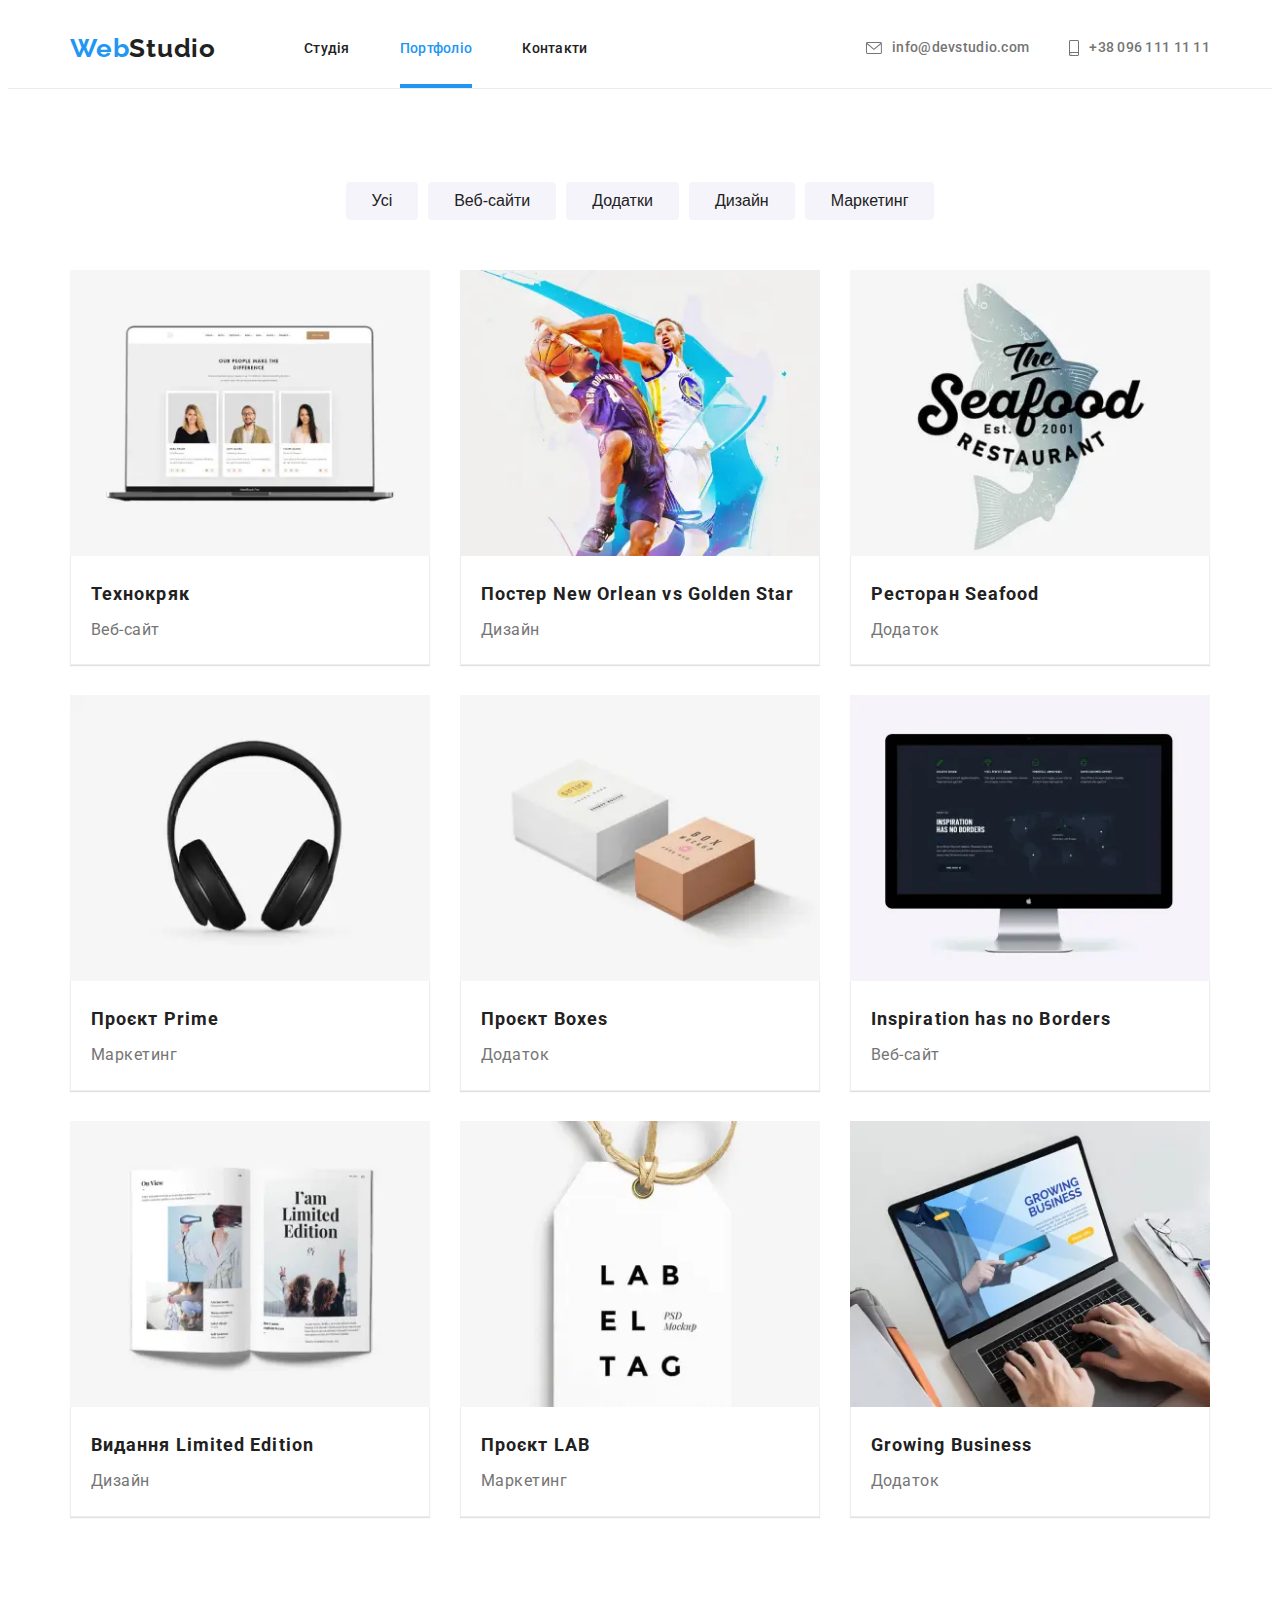
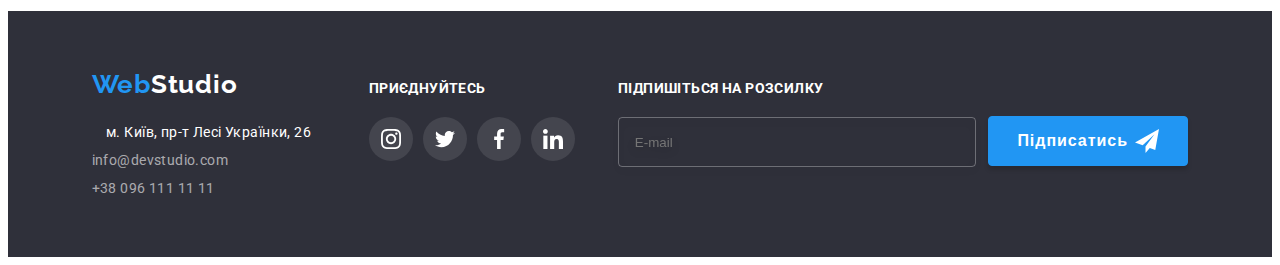
==== commit 6f2611c9: "fix: change lister img" ====
--- a/portfolio.html
+++ b/portfolio.html
@@ -440,8 +440,8 @@
 
                     <source
                       srcset="
-                        ./image/servise/servise-fourth/servise-tablet-lister.jpg 1x,
-                        ./image/servise/servise-fourth/servise-tablet-lister.jpg 2x
+                        ./image/servise/servise-fourth/servise-tablet-lister.jpg    1x,
+                        ./image/servise/servise-fourth/servise-tablet-lister@2x.jpg 2x
                       "
                       media="(min-width: 768px )"
                     />
@@ -457,7 +457,7 @@
 
                     <source
                       srcset="
-                        ./image/servise/servise-fourth/servise-mobil-lister        1x,
+                        ./image/servise/servise-fourth/servise-mobil-lister.jpg    1x,
                         ./image/servise/servise-fourth/servise-mobil-lister@2x.jpg 2x
                       "
                       media="(max-width: 767px )"
@@ -519,8 +519,8 @@
 
                     <source
                       srcset="
-                        ./image/servise/servise-fifth/servise-tablet-boxes.jpg 1x,
-                        ./image/servise/servise-fifth/servise-tablet-boxes.jpg 2x
+                        ./image/servise/servise-fifth/servise-tablet-boxes.jpg    1x,
+                        ./image/servise/servise-fifth/servise-tablet-boxes@2x.jpg 2x
                       "
                       media="(min-width: 768px )"
                     />
--- a/css/portfolio.min.css
+++ b/css/portfolio.min.css
@@ -1 +1 @@
-:root{--color-primary: #212121;--color-text-deck: #757575;--color-invert: #fff;--color-opacity: rgba(255, 255, 255, 0.6);--color-action: #2196f3;--color-header-border:#ececec;--color-background-primary: #fff;--color-background-second: #2f303a;--color-background-brand: #f5f4fa;--color-background-action: #2196f3;--background-color-even: #188ce8;--color-border-one: #eeeeee;--color-fill-svg: #afb1b8;--color-background-animation: rgba(33, 150, 243, 0.9);--color-backdrop: rgba(0, 0, 0, 0.2);--timing-function: cubic-bezier(0.4, 0, 0.2, 1)}.visually-hidden{white-space:nowrap;width:1px;height:1px;overflow:hidden;border:0;padding:0;clip:rect(0 0 0 0);clip-path:inset(50%);margin:-1px}html{box-sizing:border-box}*,*::before,*::after{box-sizing:border-box}h1,h2,h3,h4,h5,h6,p,ul,li{margin-top:0;margin-bottom:0;padding-left:0;padding-right:0}body{font-family:"Roboto";background-color:var(--primary-white-color)}a{text-decoration:none}li{list-style-type:none}img{display:block;max-width:100%;height:auto}.section{padding-top:60px;padding-bottom:60px}@media screen and (min-width: 1200px){.section{padding-top:94px;padding-bottom:94px}}.container{padding-left:15px;padding-right:15px}@media screen and (min-width: 480px){.container{width:448px;margin-left:auto;margin-right:auto}}@media screen and (min-width: 768px){.container{width:738px}}@media screen and (min-width: 1200px){.container{width:1170px}}.nav__logo,.footer-address__nav-logo{padding-top:16px;font-family:"Raleway",sans-serif;font-weight:700;font-size:24px;line-height:1;letter-spacing:.03em;color:var(--color-primary);transition:color 250ms var(--timing-function)}.current{color:var(--color-action)}.current:hover,.current:focus{color:var(--background-color-even)}@media screen and (min-width: 768px){.nav__logo,.footer-address__nav-logo{font-size:26px}}.team_list_icon{display:flex;margin-top:16px;justify-content:center}.teams_link_icon{width:44px;height:44px;border-radius:44px;display:flex;justify-content:center;align-items:center;background-color:var(--color-background-primary);transition:background-color 250ms var(--timing-function)}.teams_link_icon:hover,.teams_link_icon:focus{background-color:var(--color-action)}.teams_icon{fill:var(--color-fill-svg);transition:fill 250ms var(--timing-function)}.teams_link_icon:hover .teams_icon,.teams_link_icon:focus .teams_icon{fill:var(--color-background-primary)}.team_item_icon:not(:last-of-type){margin-right:10px}.nav-list{display:none}.header-contact{display:none}.header-container{display:flex;justify-content:space-between;align-items:center}.mobile-menu__container{position:relative;padding-top:48px;padding-left:40px;padding-bottom:48px}.mobile-menu__btn-open,.mobile-menu__btn-close{padding:0;line-height:0;background-color:rgba(0,0,0,0);border-color:rgba(0,0,0,0);fill:#000;transition:fill 250ms var(--timing-function)}.mobile-menu__btn-open:hover .mobile-menu__svg-open,.mobile-menu__btn-open:focus .mobile-menu__svg-open,.mobile-menu__btn-open:hover .mobile-menu__svg-close,.mobile-menu__btn-open:focus .mobile-menu__svg-close,.mobile-menu__btn-close:hover .mobile-menu__svg-open,.mobile-menu__btn-close:focus .mobile-menu__svg-open,.mobile-menu__btn-close:hover .mobile-menu__svg-close,.mobile-menu__btn-close:focus .mobile-menu__svg-close{fill:var(--background-color-even)}.mobile-menu__btn-close{position:absolute;top:10px;right:15px}.mobile-menu{position:absolute;top:0;left:0;width:100%;height:100vh;overflow:auto;background-color:#fff;opacity:0;visibility:hidden;pointer-events:none;transition:opacity 250ms var(--timing-function),visibility 250ms var(--timing-function)}.mobile-menu.is-open{opacity:1;visibility:visible;pointer-events:auto}.mobile-menu .mobile-menu .is-open .mobile-menu{transform:scale(0.9) translate(-50%, -50%)}.mobile-menu-list{margin-bottom:300px}.mobile-menu-list__item:not(:last-child){margin-bottom:32px}.mobile-menu-list__link{font-weight:500;font-size:40px;line-height:47px;letter-spacing:.02em;color:var(--color-primary);transition:color 250ms var(--timing-function)}.mobile-menu-list__link:hover,.mobile-menu-list__link:focus{color:var(--background-color-even)}.mobile-menu-contact{margin-bottom:64px}.mobile-menu-contact__tel{margin-bottom:36px}.mobile-menu-social__list{display:flex;align-items:flex-end}.mobile-menu-contact__link-tel{font-weight:500;font-size:34px;line-height:1.2;letter-spacing:.02em;color:#2196f3}.mobile-menu-contact__link-email{font-weight:500;font-size:24px;line-height:1.2;color:#757575}.mobile-menu-social__link{width:357px;font-weight:500;font-size:18px;line-height:1.2;letter-spacing:.02em;color:#2196f3}.mobile-menu-social__item:not(:last-child){margin-right:10px}.mobile-menu-social__line::after{content:"";margin-left:10px;width:22px;height:0;border:1px solid rgba(33,33,33,.2);transform:rotate(90deg)}@media screen and (min-width: 768px){.mobile-menu{display:none}.mobile-menu__btn-open{display:none}.nav-list{display:flex}.header{border-bottom:1px solid #ececec}.header-container{display:flex;align-items:center}.header-container{padding-top:0}.nav__logo{padding-top:26px;padding-bottom:26px;margin-right:88px}.nav{display:flex;align-items:center;padding-left:0}.nav-list__link{padding-top:32px;padding-bottom:32px;position:relative;display:block;color:var(--color-primary);font-weight:500;font-size:14px;line-height:16px;letter-spacing:.02em;transition:color 250ms var(--timing-function)}.nav-list__link:hover,.nav-list__link:focus{color:var(--background-color-even)}.current{color:var(--color-action)}.nav-list__link.current.lineal::after{position:absolute;left:0;bottom:0;content:"";display:block;width:100%;height:4px;background-color:var(--color-background-action)}.nav-list__item:not(:last-of-type){margin-right:50px}.header-contact{display:block;padding-left:0;margin-top:0;margin-left:auto}.header-contact__email-img,.header-contact__tel-img{margin-right:8px;fill:var(--color-text-deck)}.header-contact__link-email,.header-contact__link-tel{display:flex;align-items:center;font-weight:500;font-size:12px;line-height:1.16;letter-spacing:.02em;color:var(--color-text-deck)}.header-contact__link-email{padding-top:32px;margin-bottom:10px}}@media screen and (min-width: 1200px){.header-contact{display:flex;padding-left:0;margin-top:0;margin-left:auto}.header-contact__link-tel{padding-top:32px;padding-bottom:32px;margin-bottom:0;display:flex;align-items:center;font-weight:500;font-size:14px;line-height:1.13;letter-spacing:.02em;color:var(--color-text-deck);transition:color 250ms var(--timing-function)}.header-contact__link-tel:hover,.header-contact__link-tel:focus{color:var(--background-color-even)}.header-contact__link-email{display:flex;align-items:center;font-weight:500;font-size:14px;line-height:1.13;letter-spacing:.02em;color:var(--color-text-deck);transition:color 250ms var(--timing-function)}.header-contact__link-email:hover,.header-contact__link-email:focus{color:var(--background-color-even)}.header-contact__email-img,.header-contact__tel-img{margin-right:10px;fill:var(--color-text-deck);transition:fill 250ms var(--timing-function)}.header-contact__link-email:hover .header-contact__email-img,.header-contact__link-email:focus .header-contact__email-img,.header-contact__link-tel:hover .header-contact__email-img,.header-contact__link-tel:focus .header-contact__email-img,.header-contact__link-email:hover .header-contact__tel-img,.header-contact__link-email:focus .header-contact__tel-img,.header-contact__link-tel:hover .header-contact__tel-img,.header-contact__link-tel:focus .header-contact__tel-img{fill:var(--color-action)}.header-contact__email{margin-left:auto}.header-contact__tel{margin-left:40px}}.services-list{display:flex;justify-content:start;flex-wrap:wrap;margin-bottom:50px}.services-list__item:not(:last-of-type){margin-right:10px;margin-bottom:15px}.services-button{padding:6px 26px;background:var(--color-background-brand);border:var(--color-background-brand);border-radius:4px;font-weight:500;font-size:16px;line-height:1.6;text-align:center;color:var(--color-primary);transition:background-color 250ms var(--timing-function),color 250ms var(--timing-function),box-shadow 250ms var(--timing-function)}.services-button:hover,.services-button:focus{background:var(--color-background-action);color:var(--color-background-primary);box-shadow:0px 3px 1px rgba(0,0,0,.1),0px 1px 2px rgba(0,0,0,.08),0px 2px 2px rgba(0,0,0,.12);border-radius:4px}@media screen and (min-width: 768px){.services-list{display:flex;justify-content:center;flex-wrap:nowrap;margin-bottom:50px}.services-list__item:not(:last-of-type){margin-right:10px;margin-bottom:0}}.server_img{width:450px;height:294px}.server_menu{margin:0 auto}.server_overlay{position:absolute;top:0;left:0;width:100%;height:100%;background-color:var(--color-background-animation);transform:translateY(100%);transition:transform 250ms var(--timing-function)}.server_card:hover .server_overlay{transform:translateY(0)}.server_relative_img{position:relative;overflow:hidden}.server_absolute_text{position:absolute;width:100%;height:100%;top:50%;left:50%;transform:translate(-50%, -50%);padding:63px 24px}.server_text{font-family:"Roboto";font-weight:400;font-size:18px;line-height:1.56;letter-spacing:.03em;color:var(--color-background-primary)}.card_border{margin-bottom:30px;padding:20px 20px;background:var(--color-background-primary);border:1px solid var(--color-border-one);border-top:none}.server_card:hover .card_border,.server_card:focus .card_border{box-shadow:0px 1px 1px rgba(0,0,0,.12),0px 4px 4px rgba(0,0,0,.06),1px 4px 6px rgba(0,0,0,.16)}.server_card{transition:box-shadow 250ms var(--timing-function)}.server_card .server_img,.server_card .card_border{box-shadow:0px 1px 1px rgba(0,0,0,.12),0px 0px 0px rgba(0,0,0,.06);transition:box-shadow 250ms var(--timing-function)}.server_card:hover .server_img,.server_card:focus .server_img{box-shadow:0px 1px 1px rgba(0,0,0,.12),0px 4px 4px rgba(0,0,0,.06),1px 4px 6px rgba(0,0,0,.16)}.server_menu_title{margin-bottom:4px;font-weight:700;font-size:18px;line-height:2;letter-spacing:.06em;color:var(--color-primary)}.server_menu_descript{font-weight:400;font-size:16px;line-height:1.8;letter-spacing:.03em;color:var(--color-text-deck)}@media screen and (min-width: 768px){.server_img{width:354px}.card_border{margin-bottom:0}.card__padding-border{padding-bottom:56px}.server_menu{display:flex;flex-wrap:wrap;margin-left:-30px;margin-top:-30px}.server_item{margin-left:30px;margin-top:30px;flex-basis:calc((100% - 60px)/2)}}@media screen and (min-width: 1200px){.server_img{width:370px}.card__padding-border{padding-bottom:20px}.server_item{flex-basis:calc((100% - 90px)/3)}}.footer-address__nav-logo{padding-top:0;display:block;text-align:center}.footer{padding:60px 0;background-color:var(--color-background-second)}address{margin-top:28px}.footer-address__list{display:block;font-style:normal}.footer-address_color-invert{color:var(--color-invert)}.footer-address_color-invert.current{color:var(--color-action)}.footer-address__link{display:block;text-align:center;font-weight:400;font-size:14px;line-height:1.14;letter-spacing:.03em;color:var(--color-invert)}.footer-address__contact{display:block;text-align:center;font-weight:400;font-size:14px;line-height:1.14;letter-spacing:.03em;color:var(--color-opacity)}.footer-address__item:not(:last-of-type){margin-bottom:12px}.footer_social_list{display:flex;justify-content:center}.footer_social_title{margin-top:60px;margin-bottom:20px;text-align:center;font-family:"Roboto";font-style:normal;font-weight:700;font-size:14px;line-height:1.14;letter-spacing:.03em;text-transform:uppercase;color:var(--color-background-primary)}.social_item:not(:last-of-type){margin-right:10px}.social_link{background-color:rgba(255,255,255,.1);fill:var(--color-invert);transition:background-color 250ms var(--timing-function)}.social_link:hover,.social_link:focus{background-color:var(--color-action)}.footer_form{justify-content:center;display:flex;flex-direction:column;align-items:center}.footer_form_call{display:block;margin-top:60px;margin-bottom:20px;text-align:center;font-weight:700;font-size:14px;line-height:1.14;letter-spacing:.03em;text-transform:uppercase;color:var(--color-invert)}.footer_form_input{display:flex;width:100%;height:50px;padding-left:16px;border:1px solid rgba(255,255,255,.3);filter:drop-shadow(0px 4px 4px rgba(0, 0, 0, 0.15));border-radius:4px;background-color:rgba(0,0,0,0);color:var(--color-invert);transition:border-color 250ms var(--timing-function)}.footer_form_input:focus{outline:none;border-color:var(--color-action)}.footer_form_icon{position:absolute;top:50%;right:28px;transform:translateY(-50%);display:block;margin-left:10px;width:24px;height:24px;fill:#fff}.footer_form_btn{position:relative;margin-top:36px;margin-left:12px;min-width:200px;padding:10px 60px 10px 28px;border:1px solid var(--color-action);box-shadow:0px 4px 4px rgba(0,0,0,.15);border-radius:4px;background-color:var(--color-background-action);color:var(--color-invert);text-align:center;font-weight:700;font-size:16px;line-height:1.8;letter-spacing:.06em;transition:background-color 250ms var(--timing-function)}.footer_form_btn:hover,.footer_form_btn:focus{background-color:var(--background-color-even)}.footer_label_input{width:100%}@media screen and (min-width: 768px){.footer_social_title{margin-top:0px}.footer_social_list{justify-content:start}.flex{display:flex;justify-content:space-around;align-items:baseline;flex-wrap:wrap}.footer_form_btn{margin-top:20px}.footer_form_input{width:450px}}@media screen and (min-width: 1200px){.footer_form_input{width:358px}.footer_form{flex-direction:row}.footer_form_btn{margin-top:95px}}/*# sourceMappingURL=portfolio.min.css.map */+:root{--color-primary: #212121;--color-text-deck: #757575;--color-invert: #fff;--color-opacity: rgba(255, 255, 255, 0.6);--color-action: #2196f3;--color-header-border:#ececec;--color-background-primary: #fff;--color-background-second: #2f303a;--color-background-brand: #f5f4fa;--color-background-action: #2196f3;--background-color-even: #188ce8;--color-border-one: #eeeeee;--color-fill-svg: #afb1b8;--color-background-animation: rgba(33, 150, 243, 0.9);--color-backdrop: rgba(0, 0, 0, 0.2);--timing-function: cubic-bezier(0.4, 0, 0.2, 1)}.visually-hidden{white-space:nowrap;width:1px;height:1px;overflow:hidden;border:0;padding:0;clip:rect(0 0 0 0);clip-path:inset(50%);margin:-1px}html{box-sizing:border-box}*,*::before,*::after{box-sizing:border-box}h1,h2,h3,h4,h5,h6,p,ul,li{margin-top:0;margin-bottom:0;padding-left:0;padding-right:0}body{font-family:"Roboto";background-color:var(--primary-white-color)}a{text-decoration:none}li{list-style-type:none}img{display:block}.section{padding-top:60px;padding-bottom:60px}@media screen and (min-width: 1200px){.section{padding-top:94px;padding-bottom:94px}}.container{padding-left:15px;padding-right:15px}@media screen and (min-width: 480px){.container{width:448px;margin-left:auto;margin-right:auto}}@media screen and (min-width: 768px){.container{width:738px}}@media screen and (min-width: 1200px){.container{width:1170px}}.nav__logo,.footer-address__nav-logo{padding-top:16px;font-family:"Raleway",sans-serif;font-weight:700;font-size:24px;line-height:1;letter-spacing:.03em;color:var(--color-primary);transition:color 250ms var(--timing-function)}.current{color:var(--color-action)}.current:hover,.current:focus{color:var(--background-color-even)}@media screen and (min-width: 768px){.nav__logo,.footer-address__nav-logo{font-size:26px}}.team_list_icon{display:flex;margin-top:16px;justify-content:center}.teams_link_icon{width:44px;height:44px;border-radius:44px;display:flex;justify-content:center;align-items:center;background-color:var(--color-background-primary);transition:background-color 250ms var(--timing-function)}.teams_link_icon:hover,.teams_link_icon:focus{background-color:var(--color-action)}.teams_icon{fill:var(--color-fill-svg);transition:fill 250ms var(--timing-function)}.teams_link_icon:hover .teams_icon,.teams_link_icon:focus .teams_icon{fill:var(--color-background-primary)}.team_item_icon:not(:last-of-type){margin-right:10px}.header-container{display:flex;justify-content:space-between;align-items:center}.nav-list{display:none}.header-contact{display:none}.mobile-menu{display:none}.mobile-menu__btn-open{display:none}@media screen and (min-width: 0px)and (max-width: 767px){.mobile-menu__container{position:relative;padding-top:48px;padding-left:40px;padding-bottom:48px}.mobile-menu__btn-open,.mobile-menu__btn-close{padding:0;line-height:0;background-color:rgba(0,0,0,0);border-color:rgba(0,0,0,0);fill:#000;transition:fill 250ms var(--timing-function)}.mobile-menu__btn-open:hover .mobile-menu__svg-open,.mobile-menu__btn-open:focus .mobile-menu__svg-open,.mobile-menu__btn-open:hover .mobile-menu__svg-close,.mobile-menu__btn-open:focus .mobile-menu__svg-close,.mobile-menu__btn-close:hover .mobile-menu__svg-open,.mobile-menu__btn-close:focus .mobile-menu__svg-open,.mobile-menu__btn-close:hover .mobile-menu__svg-close,.mobile-menu__btn-close:focus .mobile-menu__svg-close{fill:var(--background-color-even)}.mobile-menu__btn-close{position:absolute;top:10px;right:15px}.mobile-menu{display:block;position:absolute;top:0;left:0;width:100%;height:100vh;overflow:auto;background-color:#fff;opacity:0;visibility:hidden;pointer-events:none;transition:opacity 250ms var(--timing-function),visibility 250ms var(--timing-function)}.mobile-menu.is-open{opacity:1;visibility:visible;pointer-events:auto}.mobile-menu .mobile-menu .is-open .mobile-menu{transform:scale(0.9) translate(-50%, -50%)}.mobile-menu-list{margin-bottom:300px}.mobile-menu-list__item:not(:last-child){margin-bottom:32px}.mobile-menu-list__link{font-weight:500;font-size:40px;line-height:47px;letter-spacing:.02em;color:var(--color-primary);transition:color 250ms var(--timing-function)}.mobile-menu-list__link:hover,.mobile-menu-list__link:focus{color:var(--background-color-even)}.mobile-menu-contact{margin-bottom:64px}.mobile-menu-contact__tel{margin-bottom:36px}.mobile-menu-social__list{display:flex;align-items:flex-end}.mobile-menu-contact__link-tel{font-weight:500;font-size:34px;line-height:1.2;letter-spacing:.02em;color:#2196f3}.mobile-menu-contact__link-email{font-weight:500;font-size:24px;line-height:1.2;color:#757575}.mobile-menu-social__link{width:357px;font-weight:500;font-size:18px;line-height:1.2;letter-spacing:.02em;color:#2196f3}.mobile-menu-social__item:not(:last-child){margin-right:10px}.mobile-menu-social__line::after{content:"";margin-left:10px;width:22px;height:0;border:1px solid rgba(33,33,33,.2);transform:rotate(90deg)}}@media screen and (min-width: 768px){.nav-list{display:flex}.header{border-bottom:1px solid #ececec}.header-container{display:flex;align-items:center}.header-container{padding-top:0}.nav__logo{padding-top:26px;padding-bottom:26px;margin-right:88px}.nav{display:flex;align-items:center;padding-left:0}.nav-list__link{padding-top:32px;padding-bottom:32px;position:relative;display:block;color:var(--color-primary);font-weight:500;font-size:14px;line-height:16px;letter-spacing:.02em;transition:color 250ms var(--timing-function)}.nav-list__link:hover,.nav-list__link:focus{color:var(--background-color-even)}.current{color:var(--color-action)}.nav-list__link.current.lineal::after{position:absolute;left:0;bottom:0;content:"";display:block;width:100%;height:4px;background-color:var(--color-background-action)}.nav-list__item:not(:last-of-type){margin-right:50px}.header-contact{display:block;padding-left:0;margin-top:0;margin-left:auto}.header-contact__email-img,.header-contact__tel-img{margin-right:8px;fill:var(--color-text-deck)}.header-contact__link-email,.header-contact__link-tel{display:flex;align-items:center;font-weight:500;font-size:12px;line-height:1.16;letter-spacing:.02em;color:var(--color-text-deck)}.header-contact__link-email{padding-top:32px;margin-bottom:10px}}@media screen and (min-width: 1200px){.header-contact{display:flex;padding-left:0;margin-top:0;margin-left:auto}.header-contact__link-tel{padding-top:32px;padding-bottom:32px;margin-bottom:0;display:flex;align-items:center;font-weight:500;font-size:14px;line-height:1.13;letter-spacing:.02em;color:var(--color-text-deck);transition:color 250ms var(--timing-function)}.header-contact__link-tel:hover,.header-contact__link-tel:focus{color:var(--background-color-even)}.header-contact__link-email{display:flex;align-items:center;font-weight:500;font-size:14px;line-height:1.13;letter-spacing:.02em;color:var(--color-text-deck);transition:color 250ms var(--timing-function)}.header-contact__link-email:hover,.header-contact__link-email:focus{color:var(--background-color-even)}.header-contact__email-img,.header-contact__tel-img{margin-right:10px;fill:var(--color-text-deck);transition:fill 250ms var(--timing-function)}.header-contact__link-email:hover .header-contact__email-img,.header-contact__link-email:focus .header-contact__email-img,.header-contact__link-tel:hover .header-contact__email-img,.header-contact__link-tel:focus .header-contact__email-img,.header-contact__link-email:hover .header-contact__tel-img,.header-contact__link-email:focus .header-contact__tel-img,.header-contact__link-tel:hover .header-contact__tel-img,.header-contact__link-tel:focus .header-contact__tel-img{fill:var(--color-action)}.header-contact__email{margin-left:auto}.header-contact__tel{margin-left:40px}}.services-list{display:flex;justify-content:start;flex-wrap:wrap;margin-bottom:50px}.services-list__item:not(:last-of-type){margin-right:10px;margin-bottom:15px}.services-button{padding:6px 26px;background:var(--color-background-brand);border:var(--color-background-brand);border-radius:4px;font-weight:500;font-size:16px;line-height:1.6;text-align:center;color:var(--color-primary);transition:background-color 250ms var(--timing-function),color 250ms var(--timing-function),box-shadow 250ms var(--timing-function)}.services-button:hover,.services-button:focus{background:var(--color-background-action);color:var(--color-background-primary);box-shadow:0px 3px 1px rgba(0,0,0,.1),0px 1px 2px rgba(0,0,0,.08),0px 2px 2px rgba(0,0,0,.12);border-radius:4px}@media screen and (min-width: 768px){.services-list{display:flex;justify-content:center;flex-wrap:nowrap;margin-bottom:50px}.services-list__item:not(:last-of-type){margin-right:10px;margin-bottom:0}}.server_img{width:450px;height:294px;max-width:100%;height:auto}.server_menu{margin:0 auto}.server_overlay{position:absolute;top:0;left:0;width:100%;height:100%;background-color:var(--color-background-animation);transform:translateY(100%);transition:transform 250ms var(--timing-function)}.server_card:hover .server_overlay{transform:translateY(0)}.server_relative_img{position:relative;overflow:hidden}.server_absolute_text{position:absolute;width:100%;height:100%;top:50%;left:50%;transform:translate(-50%, -50%);padding:63px 24px}.server_text{font-family:"Roboto";font-weight:400;font-size:18px;line-height:1.56;letter-spacing:.03em;color:var(--color-background-primary)}.card_border{margin-bottom:30px;padding:20px 20px;background:var(--color-background-primary);border:1px solid var(--color-border-one);border-top:none}.server_card:hover .card_border,.server_card:focus .card_border{box-shadow:0px 1px 1px rgba(0,0,0,.12),0px 4px 4px rgba(0,0,0,.06),1px 4px 6px rgba(0,0,0,.16)}.server_card{transition:box-shadow 250ms var(--timing-function)}.server_card .server_img,.server_card .card_border{box-shadow:0px 1px 1px rgba(0,0,0,.12),0px 0px 0px rgba(0,0,0,.06);transition:box-shadow 250ms var(--timing-function)}.server_card:hover .server_img,.server_card:focus .server_img{box-shadow:0px 1px 1px rgba(0,0,0,.12),0px 4px 4px rgba(0,0,0,.06),1px 4px 6px rgba(0,0,0,.16)}.server_menu_title{margin-bottom:4px;font-weight:700;font-size:18px;line-height:2;letter-spacing:.06em;color:var(--color-primary)}.server_menu_descript{font-weight:400;font-size:16px;line-height:1.8;letter-spacing:.03em;color:var(--color-text-deck)}@media screen and (min-width: 768px)and (max-width: 1200px){.server_card{height:100%;display:flex;flex-direction:column}.card_border{flex-grow:1}}@media screen and (min-width: 768px){.server_img{width:354px}.card_border{margin-bottom:0}.server_menu{display:flex;flex-wrap:wrap;margin-left:-30px;margin-top:-30px}.server_item{margin-left:30px;margin-top:30px;flex-basis:calc((100% - 60px)/2)}}@media screen and (min-width: 1200px){.server_img{width:370px}.server_item{flex-basis:calc((100% - 90px)/3)}}.footer-address__nav-logo{padding-top:0;display:block}@media screen and (min-width: 0px)and (max-width: 767px){.footer-address__nav-logo{text-align:center}}.footer{padding:60px 0;background-color:var(--color-background-second)}address{margin-top:28px}.footer-address__list{display:block;font-style:normal}.footer-address_color-invert{color:var(--color-invert)}.footer-address_color-invert.current{color:var(--color-action)}.footer-address__link{display:block;text-align:center;font-weight:400;font-size:14px;line-height:1.14;letter-spacing:.03em;color:var(--color-invert)}.footer-address__contact{display:block;font-weight:400;font-size:14px;line-height:1.14;letter-spacing:.03em;color:var(--color-opacity)}@media screen and (min-width: 0px)and (max-width: 767px){.footer-address__contact{text-align:center}}.footer-address__item:not(:last-of-type){margin-bottom:12px}.footer_social_list{display:flex;justify-content:center}.footer_social_title{margin-top:60px;margin-bottom:20px;font-family:"Roboto";font-style:normal;font-weight:700;font-size:14px;line-height:1.14;letter-spacing:.03em;text-transform:uppercase;color:var(--color-background-primary)}@media screen and (min-width: 0px)and (max-width: 767px){.footer_social_title{text-align:center}}.social_item:not(:last-of-type){margin-right:10px}.social_link{background-color:rgba(255,255,255,.1);fill:var(--color-invert);transition:background-color 250ms var(--timing-function)}.social_link:hover,.social_link:focus{background-color:var(--color-action)}.footer_form{justify-content:center;display:flex;flex-direction:column;align-items:center}.footer_form_call{display:block;margin-bottom:20px;font-weight:700;font-size:14px;line-height:1.14;letter-spacing:.03em;text-transform:uppercase;color:var(--color-invert)}@media screen and (min-width: 0px)and (max-width: 767px){.footer_form_call{text-align:center}}@media screen and (min-width: 0px)and (max-width: 1200px){.footer_form_call{margin-top:60px}}.footer_form_input{display:flex;width:100%;height:50px;padding-left:16px;border:1px solid rgba(255,255,255,.3);filter:drop-shadow(0px 4px 4px rgba(0, 0, 0, 0.15));border-radius:4px;background-color:rgba(0,0,0,0);color:var(--color-invert);transition:border-color 250ms var(--timing-function)}.footer_form_input:focus{outline:none;border-color:var(--color-action)}.footer_form_icon{position:absolute;top:50%;right:28px;transform:translateY(-50%);display:block;margin-left:10px;width:24px;height:24px;fill:#fff}.footer_form_btn{position:relative;margin-top:20px;margin-left:12px;min-width:200px;padding:10px 60px 10px 28px;border:1px solid var(--color-action);box-shadow:0px 4px 4px rgba(0,0,0,.15);border-radius:4px;background-color:var(--color-background-action);color:var(--color-invert);text-align:center;font-weight:700;font-size:16px;line-height:1.8;letter-spacing:.06em;transition:background-color 250ms var(--timing-function)}.footer_form_btn:hover,.footer_form_btn:focus{background-color:var(--background-color-even)}.footer_label_input{width:100%}@media screen and (min-width: 768px){.footer_social_title{margin-top:0px}.footer_social_list{justify-content:start}.flex{display:flex;justify-content:space-around;align-items:baseline;flex-wrap:wrap}.footer_form_input{width:450px}}@media screen and (min-width: 1200px){.footer_form_input{width:358px}.footer_form{flex-direction:row}.footer_form_btn{margin-top:34px}}/*# sourceMappingURL=portfolio.min.css.map */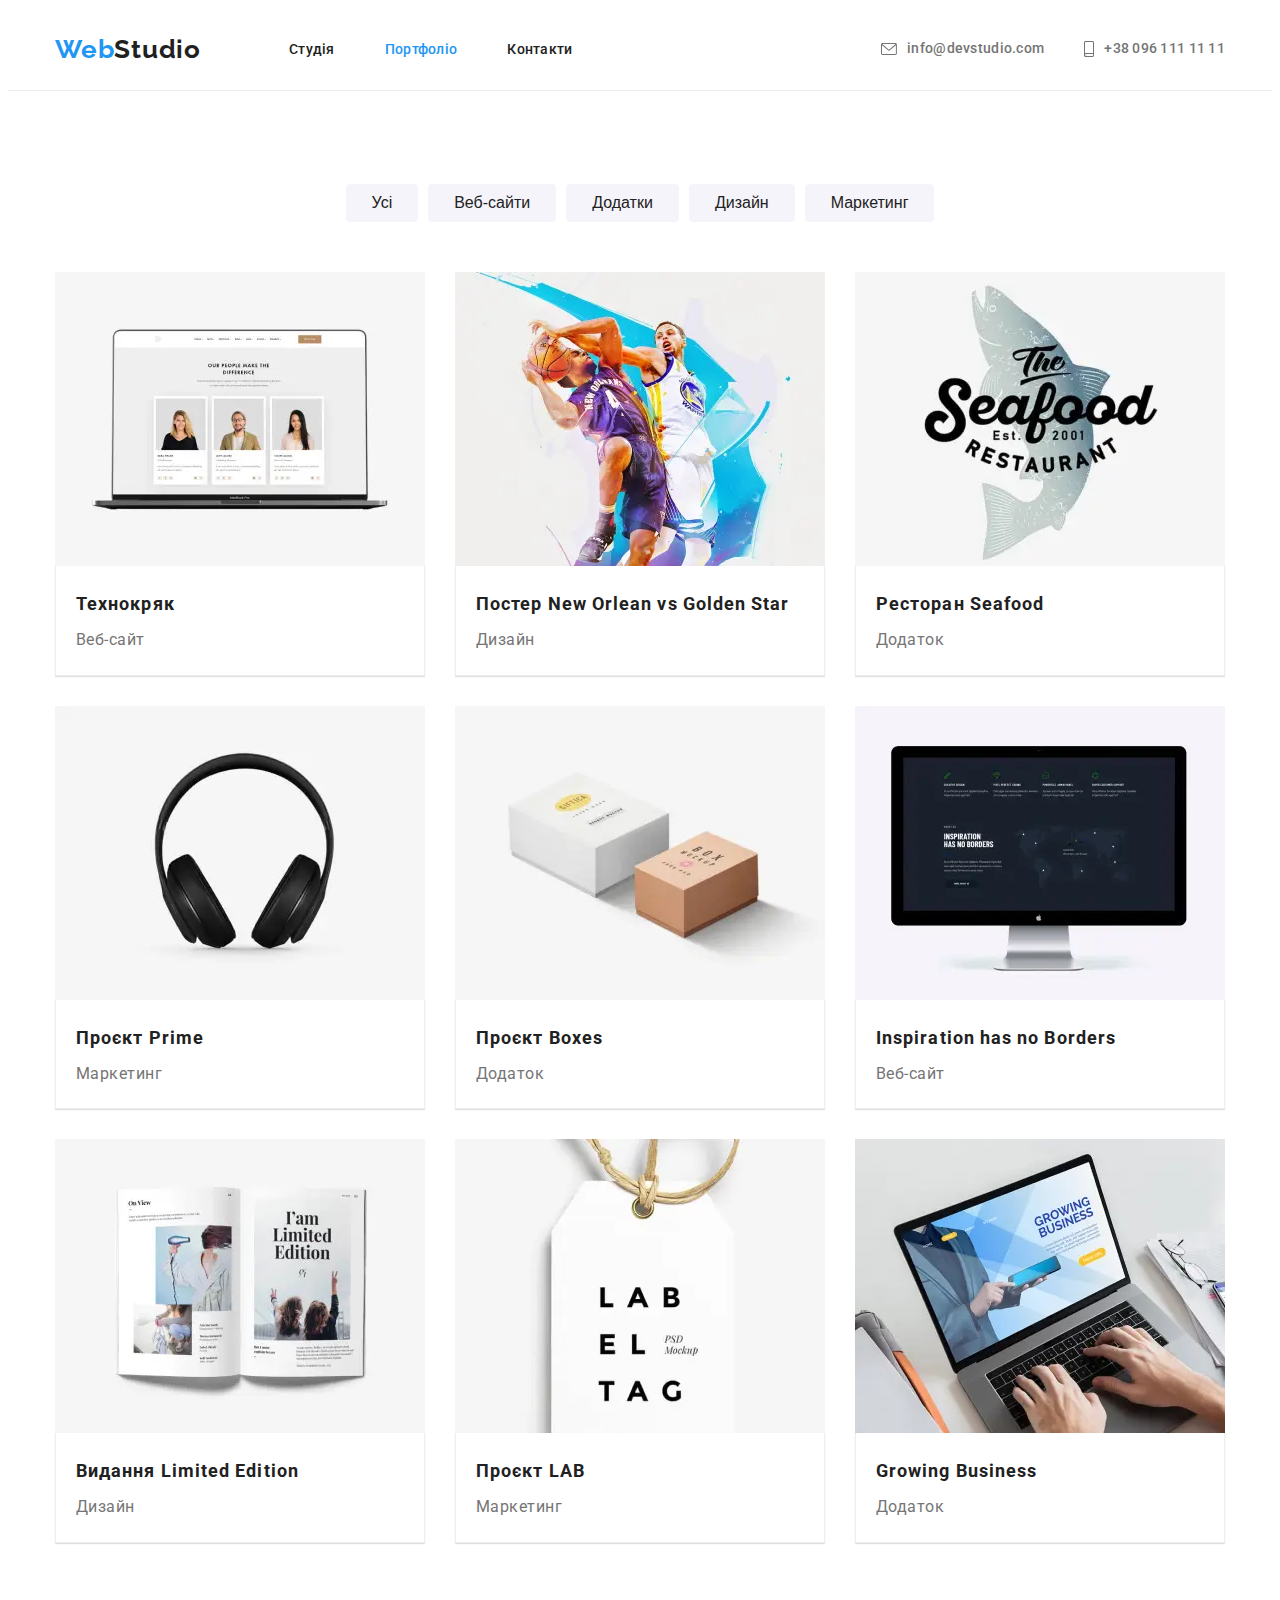
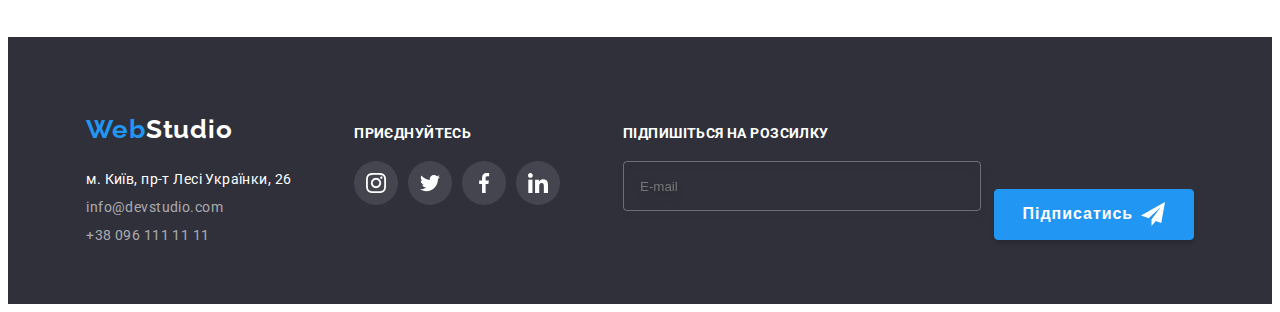
==== commit 3c9b3f32: "fix" ====
--- a/portfolio.html
+++ b/portfolio.html
@@ -36,10 +36,10 @@
 
           <ul class="nav-list">
             <li class="nav-list__item">
-              <a class="nav-list__link" href="./index.html">Студія</a>
+              <a class="nav-list__link lineal" href="./index.html">Студія</a>
             </li>
             <li class="nav-list__item">
-              <a class="nav-list__link lineal current" href="portfolio.html"
+              <a class="nav-list__link current" href="portfolio.html"
                 >Портфоліо</a
               >
             </li>
@@ -48,7 +48,12 @@
             </li>
           </ul>
         </nav>
-        <button type="button" class="mobile-menu__btn-open js-open-menu">
+        <button
+          type="button"
+          class="mobile-menu__btn-open js-open-menu"
+          aria-expanded="false"
+          aria-controls="mobile-menu"
+        >
           <svg class="mobile-menu__svg-open" width="40px" height="40px">
             <use href="./image/sprite.svg#menu_burger-open"></use>
           </svg>
@@ -76,7 +81,8 @@
           </li>
         </ul>
       </div>
-      <div class="mobile-menu js-menu-container">
+
+      <div class="mobile-menu js-menu-container" id="mobile-menu">
         <div class="container mobile-menu__container">
           <button type="button" class="mobile-menu__btn-close js-close-menu">
             <svg class="mobile-menu__svg-close" width="40px" height="40px">
@@ -88,16 +94,18 @@
               <a class="mobile-menu-list__link" href="./index.html">Студія</a>
             </li>
             <li class="mobile-menu-list__item">
-              <a class="mobile-menu-list__link" href="portfolio.html"
+              <a class="mobile-menu-list__link current" href="portfolio.html"
                 >Портфоліо</a
               >
             </li>
             <li class="mobile-menu-list__item">
-              <a class="mobile-menu-list__link" href="#">Контакти</a>
+              <a class="mobile-menu-list__link" href="#mobile-menu-contact"
+                >Контакти</a
+              >
             </li>
           </ul>
 
-          <ul class="mobile-menu-contact">
+          <ul class="mobile-menu-contact" id="mobile-menu-contact">
             <li class="mobile-menu-contact__tel">
               <a class="mobile-menu-contact__link-tel" href="tel:+380961111111">
                 +38 096 111 11 11</a
@@ -894,7 +902,7 @@
         <div class="footer-address">
           <a
             href="./index.html"
-            class="footer-address_color-invert nav__logo nav__margin"
+            class="footer-address_color-invert footer-address__nav-logo nav__margin"
             ><span class="current">Web</span>Studio</a
           >
 
@@ -902,7 +910,7 @@
             <ul class="footer-address__list">
               <li class="footer-address__item">
                 <a
-                  class="footer-address__link"
+                  class="footer-address__link footer-address__margin"
                   href="https://goo.gl/maps/CPtrU1FHBa2aNyZL9"
                   target="_blank"
                   rel="noopener noreferrer nofollow"
@@ -911,13 +919,15 @@
               </li>
               <li class="footer-address__item">
                 <a
-                  class="footer-address__contact"
+                  class="footer-address__contact footer-address__margin"
                   href="mailto:info@devstudio.com"
                   >info@devstudio.com</a
                 >
               </li>
               <li class="footer-address__item">
-                <a class="footer-address__contact" href="tel:+380961111111"
+                <a
+                  class="footer-address__contact footer-address__margin"
+                  href="tel:+380961111111"
                   >+38 096 111 11 11</a
                 >
               </li>
--- a/css/portfolio.min.css
+++ b/css/portfolio.min.css
@@ -1 +1 @@
-:root{--color-primary: #212121;--color-text-deck: #757575;--color-invert: #fff;--color-opacity: rgba(255, 255, 255, 0.6);--color-action: #2196f3;--color-header-border:#ececec;--color-background-primary: #fff;--color-background-second: #2f303a;--color-background-brand: #f5f4fa;--color-background-action: #2196f3;--background-color-even: #188ce8;--color-border-one: #eeeeee;--color-fill-svg: #afb1b8;--color-background-animation: rgba(33, 150, 243, 0.9);--color-backdrop: rgba(0, 0, 0, 0.2);--timing-function: cubic-bezier(0.4, 0, 0.2, 1)}.visually-hidden{white-space:nowrap;width:1px;height:1px;overflow:hidden;border:0;padding:0;clip:rect(0 0 0 0);clip-path:inset(50%);margin:-1px}html{box-sizing:border-box}*,*::before,*::after{box-sizing:border-box}h1,h2,h3,h4,h5,h6,p,ul,li{margin-top:0;margin-bottom:0;padding-left:0;padding-right:0}body{font-family:"Roboto";background-color:var(--primary-white-color)}a{text-decoration:none}li{list-style-type:none}img{display:block}.section{padding-top:60px;padding-bottom:60px}@media screen and (min-width: 1200px){.section{padding-top:94px;padding-bottom:94px}}.container{padding-left:15px;padding-right:15px}@media screen and (min-width: 480px){.container{width:448px;margin-left:auto;margin-right:auto}}@media screen and (min-width: 768px){.container{width:738px}}@media screen and (min-width: 1200px){.container{width:1170px}}.nav__logo,.footer-address__nav-logo{padding-top:16px;font-family:"Raleway",sans-serif;font-weight:700;font-size:24px;line-height:1;letter-spacing:.03em;color:var(--color-primary);transition:color 250ms var(--timing-function)}.current{color:var(--color-action)}.current:hover,.current:focus{color:var(--background-color-even)}@media screen and (min-width: 768px){.nav__logo,.footer-address__nav-logo{font-size:26px}}.team_list_icon{display:flex;margin-top:16px;justify-content:center}.teams_link_icon{width:44px;height:44px;border-radius:44px;display:flex;justify-content:center;align-items:center;background-color:var(--color-background-primary);transition:background-color 250ms var(--timing-function)}.teams_link_icon:hover,.teams_link_icon:focus{background-color:var(--color-action)}.teams_icon{fill:var(--color-fill-svg);transition:fill 250ms var(--timing-function)}.teams_link_icon:hover .teams_icon,.teams_link_icon:focus .teams_icon{fill:var(--color-background-primary)}.team_item_icon:not(:last-of-type){margin-right:10px}.header-container{display:flex;justify-content:space-between;align-items:center}.nav-list{display:none}.header-contact{display:none}.mobile-menu{display:none}.mobile-menu__btn-open{display:none}@media screen and (min-width: 0px)and (max-width: 767px){.mobile-menu__container{position:relative;padding-top:48px;padding-left:40px;padding-bottom:48px}.mobile-menu__btn-open,.mobile-menu__btn-close{padding:0;line-height:0;background-color:rgba(0,0,0,0);border-color:rgba(0,0,0,0);fill:#000;transition:fill 250ms var(--timing-function)}.mobile-menu__btn-open:hover .mobile-menu__svg-open,.mobile-menu__btn-open:focus .mobile-menu__svg-open,.mobile-menu__btn-open:hover .mobile-menu__svg-close,.mobile-menu__btn-open:focus .mobile-menu__svg-close,.mobile-menu__btn-close:hover .mobile-menu__svg-open,.mobile-menu__btn-close:focus .mobile-menu__svg-open,.mobile-menu__btn-close:hover .mobile-menu__svg-close,.mobile-menu__btn-close:focus .mobile-menu__svg-close{fill:var(--background-color-even)}.mobile-menu__btn-close{position:absolute;top:10px;right:15px}.mobile-menu{display:block;position:absolute;top:0;left:0;width:100%;height:100vh;overflow:auto;background-color:#fff;opacity:0;visibility:hidden;pointer-events:none;transition:opacity 250ms var(--timing-function),visibility 250ms var(--timing-function)}.mobile-menu.is-open{opacity:1;visibility:visible;pointer-events:auto}.mobile-menu .mobile-menu .is-open .mobile-menu{transform:scale(0.9) translate(-50%, -50%)}.mobile-menu-list{margin-bottom:300px}.mobile-menu-list__item:not(:last-child){margin-bottom:32px}.mobile-menu-list__link{font-weight:500;font-size:40px;line-height:47px;letter-spacing:.02em;color:var(--color-primary);transition:color 250ms var(--timing-function)}.mobile-menu-list__link:hover,.mobile-menu-list__link:focus{color:var(--background-color-even)}.mobile-menu-contact{margin-bottom:64px}.mobile-menu-contact__tel{margin-bottom:36px}.mobile-menu-social__list{display:flex;align-items:flex-end}.mobile-menu-contact__link-tel{font-weight:500;font-size:34px;line-height:1.2;letter-spacing:.02em;color:#2196f3}.mobile-menu-contact__link-email{font-weight:500;font-size:24px;line-height:1.2;color:#757575}.mobile-menu-social__link{width:357px;font-weight:500;font-size:18px;line-height:1.2;letter-spacing:.02em;color:#2196f3}.mobile-menu-social__item:not(:last-child){margin-right:10px}.mobile-menu-social__line::after{content:"";margin-left:10px;width:22px;height:0;border:1px solid rgba(33,33,33,.2);transform:rotate(90deg)}}@media screen and (min-width: 768px){.nav-list{display:flex}.header{border-bottom:1px solid #ececec}.header-container{display:flex;align-items:center}.header-container{padding-top:0}.nav__logo{padding-top:26px;padding-bottom:26px;margin-right:88px}.nav{display:flex;align-items:center;padding-left:0}.nav-list__link{padding-top:32px;padding-bottom:32px;position:relative;display:block;color:var(--color-primary);font-weight:500;font-size:14px;line-height:16px;letter-spacing:.02em;transition:color 250ms var(--timing-function)}.nav-list__link:hover,.nav-list__link:focus{color:var(--background-color-even)}.current{color:var(--color-action)}.nav-list__link.current.lineal::after{position:absolute;left:0;bottom:0;content:"";display:block;width:100%;height:4px;background-color:var(--color-background-action)}.nav-list__item:not(:last-of-type){margin-right:50px}.header-contact{display:block;padding-left:0;margin-top:0;margin-left:auto}.header-contact__email-img,.header-contact__tel-img{margin-right:8px;fill:var(--color-text-deck)}.header-contact__link-email,.header-contact__link-tel{display:flex;align-items:center;font-weight:500;font-size:12px;line-height:1.16;letter-spacing:.02em;color:var(--color-text-deck)}.header-contact__link-email{padding-top:32px;margin-bottom:10px}}@media screen and (min-width: 1200px){.header-contact{display:flex;padding-left:0;margin-top:0;margin-left:auto}.header-contact__link-tel{padding-top:32px;padding-bottom:32px;margin-bottom:0;display:flex;align-items:center;font-weight:500;font-size:14px;line-height:1.13;letter-spacing:.02em;color:var(--color-text-deck);transition:color 250ms var(--timing-function)}.header-contact__link-tel:hover,.header-contact__link-tel:focus{color:var(--background-color-even)}.header-contact__link-email{display:flex;align-items:center;font-weight:500;font-size:14px;line-height:1.13;letter-spacing:.02em;color:var(--color-text-deck);transition:color 250ms var(--timing-function)}.header-contact__link-email:hover,.header-contact__link-email:focus{color:var(--background-color-even)}.header-contact__email-img,.header-contact__tel-img{margin-right:10px;fill:var(--color-text-deck);transition:fill 250ms var(--timing-function)}.header-contact__link-email:hover .header-contact__email-img,.header-contact__link-email:focus .header-contact__email-img,.header-contact__link-tel:hover .header-contact__email-img,.header-contact__link-tel:focus .header-contact__email-img,.header-contact__link-email:hover .header-contact__tel-img,.header-contact__link-email:focus .header-contact__tel-img,.header-contact__link-tel:hover .header-contact__tel-img,.header-contact__link-tel:focus .header-contact__tel-img{fill:var(--color-action)}.header-contact__email{margin-left:auto}.header-contact__tel{margin-left:40px}}.services-list{display:flex;justify-content:start;flex-wrap:wrap;margin-bottom:50px}.services-list__item:not(:last-of-type){margin-right:10px;margin-bottom:15px}.services-button{padding:6px 26px;background:var(--color-background-brand);border:var(--color-background-brand);border-radius:4px;font-weight:500;font-size:16px;line-height:1.6;text-align:center;color:var(--color-primary);transition:background-color 250ms var(--timing-function),color 250ms var(--timing-function),box-shadow 250ms var(--timing-function)}.services-button:hover,.services-button:focus{background:var(--color-background-action);color:var(--color-background-primary);box-shadow:0px 3px 1px rgba(0,0,0,.1),0px 1px 2px rgba(0,0,0,.08),0px 2px 2px rgba(0,0,0,.12);border-radius:4px}@media screen and (min-width: 768px){.services-list{display:flex;justify-content:center;flex-wrap:nowrap;margin-bottom:50px}.services-list__item:not(:last-of-type){margin-right:10px;margin-bottom:0}}.server_img{width:450px;height:294px;max-width:100%;height:auto}.server_menu{margin:0 auto}.server_overlay{position:absolute;top:0;left:0;width:100%;height:100%;background-color:var(--color-background-animation);transform:translateY(100%);transition:transform 250ms var(--timing-function)}.server_card:hover .server_overlay{transform:translateY(0)}.server_relative_img{position:relative;overflow:hidden}.server_absolute_text{position:absolute;width:100%;height:100%;top:50%;left:50%;transform:translate(-50%, -50%);padding:63px 24px}.server_text{font-family:"Roboto";font-weight:400;font-size:18px;line-height:1.56;letter-spacing:.03em;color:var(--color-background-primary)}.card_border{margin-bottom:30px;padding:20px 20px;background:var(--color-background-primary);border:1px solid var(--color-border-one);border-top:none}.server_card:hover .card_border,.server_card:focus .card_border{box-shadow:0px 1px 1px rgba(0,0,0,.12),0px 4px 4px rgba(0,0,0,.06),1px 4px 6px rgba(0,0,0,.16)}.server_card{transition:box-shadow 250ms var(--timing-function)}.server_card .server_img,.server_card .card_border{box-shadow:0px 1px 1px rgba(0,0,0,.12),0px 0px 0px rgba(0,0,0,.06);transition:box-shadow 250ms var(--timing-function)}.server_card:hover .server_img,.server_card:focus .server_img{box-shadow:0px 1px 1px rgba(0,0,0,.12),0px 4px 4px rgba(0,0,0,.06),1px 4px 6px rgba(0,0,0,.16)}.server_menu_title{margin-bottom:4px;font-weight:700;font-size:18px;line-height:2;letter-spacing:.06em;color:var(--color-primary)}.server_menu_descript{font-weight:400;font-size:16px;line-height:1.8;letter-spacing:.03em;color:var(--color-text-deck)}@media screen and (min-width: 768px)and (max-width: 1200px){.server_card{height:100%;display:flex;flex-direction:column}.card_border{flex-grow:1}}@media screen and (min-width: 768px){.server_img{width:354px}.card_border{margin-bottom:0}.server_menu{display:flex;flex-wrap:wrap;margin-left:-30px;margin-top:-30px}.server_item{margin-left:30px;margin-top:30px;flex-basis:calc((100% - 60px)/2)}}@media screen and (min-width: 1200px){.server_img{width:370px}.server_item{flex-basis:calc((100% - 90px)/3)}}.footer-address__nav-logo{padding-top:0;display:block}@media screen and (min-width: 0px)and (max-width: 767px){.footer-address__nav-logo{text-align:center}}.footer{padding:60px 0;background-color:var(--color-background-second)}address{margin-top:28px}.footer-address__list{display:block;font-style:normal}.footer-address_color-invert{color:var(--color-invert)}.footer-address_color-invert.current{color:var(--color-action)}.footer-address__link{display:block;text-align:center;font-weight:400;font-size:14px;line-height:1.14;letter-spacing:.03em;color:var(--color-invert)}.footer-address__contact{display:block;font-weight:400;font-size:14px;line-height:1.14;letter-spacing:.03em;color:var(--color-opacity)}@media screen and (min-width: 0px)and (max-width: 767px){.footer-address__contact{text-align:center}}.footer-address__item:not(:last-of-type){margin-bottom:12px}.footer_social_list{display:flex;justify-content:center}.footer_social_title{margin-top:60px;margin-bottom:20px;font-family:"Roboto";font-style:normal;font-weight:700;font-size:14px;line-height:1.14;letter-spacing:.03em;text-transform:uppercase;color:var(--color-background-primary)}@media screen and (min-width: 0px)and (max-width: 767px){.footer_social_title{text-align:center}}.social_item:not(:last-of-type){margin-right:10px}.social_link{background-color:rgba(255,255,255,.1);fill:var(--color-invert);transition:background-color 250ms var(--timing-function)}.social_link:hover,.social_link:focus{background-color:var(--color-action)}.footer_form{justify-content:center;display:flex;flex-direction:column;align-items:center}.footer_form_call{display:block;margin-bottom:20px;font-weight:700;font-size:14px;line-height:1.14;letter-spacing:.03em;text-transform:uppercase;color:var(--color-invert)}@media screen and (min-width: 0px)and (max-width: 767px){.footer_form_call{text-align:center}}@media screen and (min-width: 0px)and (max-width: 1200px){.footer_form_call{margin-top:60px}}.footer_form_input{display:flex;width:100%;height:50px;padding-left:16px;border:1px solid rgba(255,255,255,.3);filter:drop-shadow(0px 4px 4px rgba(0, 0, 0, 0.15));border-radius:4px;background-color:rgba(0,0,0,0);color:var(--color-invert);transition:border-color 250ms var(--timing-function)}.footer_form_input:focus{outline:none;border-color:var(--color-action)}.footer_form_icon{position:absolute;top:50%;right:28px;transform:translateY(-50%);display:block;margin-left:10px;width:24px;height:24px;fill:#fff}.footer_form_btn{position:relative;margin-top:20px;margin-left:12px;min-width:200px;padding:10px 60px 10px 28px;border:1px solid var(--color-action);box-shadow:0px 4px 4px rgba(0,0,0,.15);border-radius:4px;background-color:var(--color-background-action);color:var(--color-invert);text-align:center;font-weight:700;font-size:16px;line-height:1.8;letter-spacing:.06em;transition:background-color 250ms var(--timing-function)}.footer_form_btn:hover,.footer_form_btn:focus{background-color:var(--background-color-even)}.footer_label_input{width:100%}@media screen and (min-width: 768px){.footer_social_title{margin-top:0px}.footer_social_list{justify-content:start}.flex{display:flex;justify-content:space-around;align-items:baseline;flex-wrap:wrap}.footer_form_input{width:450px}}@media screen and (min-width: 1200px){.footer_form_input{width:358px}.footer_form{flex-direction:row}.footer_form_btn{margin-top:34px}}/*# sourceMappingURL=portfolio.min.css.map */+:root{--color-primary: #212121;--color-text-deck: #757575;--color-invert: #fff;--color-opacity: rgba(255, 255, 255, 0.6);--color-action: #2196f3;--color-header-border:#ececec;--color-background-primary: #fff;--color-background-second: #2f303a;--color-background-brand: #f5f4fa;--color-background-action: #2196f3;--background-color-even: #188ce8;--color-border-one: #eeeeee;--color-fill-svg: #afb1b8;--color-background-animation: rgba(33, 150, 243, 0.9);--color-backdrop: rgba(0, 0, 0, 0.2);--timing-function: cubic-bezier(0.4, 0, 0.2, 1)}.visually-hidden{white-space:nowrap;width:1px;height:1px;overflow:hidden;border:0;padding:0;clip:rect(0 0 0 0);clip-path:inset(50%);margin:-1px}html{box-sizing:border-box}*,*::before,*::after{box-sizing:border-box}h1,h2,h3,h4,h5,h6,p,ul,li{margin-top:0;margin-bottom:0;padding-left:0;padding-right:0}body{font-family:"Roboto";background-color:var(--primary-white-color)}body.is-open{overflow:hidden}a{text-decoration:none}li{list-style-type:none}img{display:block}.section{padding-top:60px;padding-bottom:60px}@media screen and (min-width: 1200px){.section{padding-top:94px;padding-bottom:94px}}.container{padding-left:15px;padding-right:15px}@media screen and (min-width: 480px){.container{width:480px;margin-left:auto;margin-right:auto}}@media screen and (min-width: 768px){.container{width:768px}}@media screen and (min-width: 1200px){.container{width:1200px}}.nav__logo,.footer-address__nav-logo{font-family:"Raleway",sans-serif;font-weight:700;font-size:24px;line-height:1.16;letter-spacing:.03em;color:var(--color-primary);transition:color 250ms var(--timing-function)}.current{color:var(--color-action)}.current:hover,.current:focus{color:var(--background-color-even)}@media screen and (min-width: 768px){.nav__logo,.footer-address__nav-logo{font-size:26px}}.team_list_icon{display:flex;margin-top:16px;justify-content:center}.teams_link_icon{width:44px;height:44px;border-radius:44px;display:flex;justify-content:center;align-items:center;background-color:var(--color-background-primary);transition:background-color 250ms var(--timing-function)}.teams_link_icon:hover,.teams_link_icon:focus{background-color:var(--color-action)}@media screen and (min-width: 0px)and (max-width: 245px){.teams_link_icon{width:22px;height:22px;border-radius:22px}}.teams_icon{fill:var(--color-fill-svg);transition:fill 250ms var(--timing-function)}.teams_link_icon:hover .teams_icon,.teams_link_icon:focus .teams_icon{fill:var(--color-background-primary)}.team_item_icon:not(:last-of-type){margin-right:10px}.header-container{display:flex;justify-content:space-between;align-items:center}.nav-list{display:none}.header-contact{display:none}@media screen and (max-width: 767px){.mobile-menu-list__link.current{color:var(--color-action);transition:fill 250ms var(--timing-function)}.mobile-menu-list__link.current:hover .mobile-menu-list__link.current,.mobile-menu-list__link.current:focus .mobile-menu-list__link.current{fill:var(--background-color-even)}.mobile-menu-list__link .current{color:var(--color-action);transition:fill 250ms var(--timing-function)}.mobile-menu-list__link .current:hover .mobile-menu-list__link.current,.mobile-menu-list__link .current:focus .mobile-menu-list__link.current{fill:var(--background-color-even)}.header{position:relative;padding-top:10px;padding-bottom:10px}.mobile-menu__container{position:relative;padding-top:48px;padding-left:40px;padding-bottom:48px}.mobile-menu__btn-open,.mobile-menu__btn-close{padding:0;line-height:0;background-color:rgba(0,0,0,0);border-color:rgba(0,0,0,0);fill:#000;transition:fill 250ms var(--timing-function)}.mobile-menu__btn-open:hover .mobile-menu__svg-open,.mobile-menu__btn-open:focus .mobile-menu__svg-open,.mobile-menu__btn-open:hover .mobile-menu__svg-close,.mobile-menu__btn-open:focus .mobile-menu__svg-close,.mobile-menu__btn-close:hover .mobile-menu__svg-open,.mobile-menu__btn-close:focus .mobile-menu__svg-open,.mobile-menu__btn-close:hover .mobile-menu__svg-close,.mobile-menu__btn-close:focus .mobile-menu__svg-close{fill:var(--background-color-even)}.mobile-menu__btn-close{position:absolute;top:10px;right:15px}.mobile-menu{display:block;position:fixed;top:0;left:0;width:100%;height:100vh;overflow-y:scroll;background-color:#fff;z-index:100;opacity:0;visibility:hidden;pointer-events:none;transition:opacity 250ms var(--timing-function),visibility 250ms var(--timing-function)}.mobile-menu.is-open{opacity:1;visibility:visible;pointer-events:auto}.mobile-menu .mobile-menu .is-open .mobile-menu{transform:scale(0.9) translate(-50%, -50%)}.mobile-menu-list{position:relative;margin-bottom:108%}.mobile-menu-list__item:not(:last-child){margin-bottom:32px}.mobile-menu-list__link{font-weight:500;font-size:40px;line-height:47px;letter-spacing:.02em;color:var(--color-primary);transition:color 250ms var(--timing-function)}.mobile-menu-list__link:hover,.mobile-menu-list__link:focus{color:var(--background-color-even)}.mobile-menu-contact{margin-bottom:64px}.mobile-menu-contact__tel{margin-bottom:36px}.mobile-menu-social__list{display:flex;align-items:flex-end}}@media screen and (max-width: 767px)and (max-width: 450px){.mobile-menu-social__list{flex-wrap:wrap}}@media screen and (max-width: 767px){.mobile-menu-contact__link-tel{font-weight:500;font-size:34px;line-height:1.2;letter-spacing:.02em;color:#2196f3}}@media screen and (max-width: 767px){.mobile-menu-contact__link-email{font-weight:500;font-size:24px;line-height:1.2;color:#757575}}@media screen and (max-width: 767px){.mobile-menu-social__link{width:357px;font-weight:500;font-size:18px;line-height:1.2;letter-spacing:.02em;color:#2196f3}}@media screen and (max-width: 767px){.mobile-menu-social__item:not(:last-child){margin-right:10px}}@media screen and (max-width: 767px)and (max-width: 450px){.mobile-menu-social__item:not(:last-child){margin-right:5px}}.mobile-menu-social__line::after{content:"";margin-left:10px;width:22px;height:0;border:1px solid rgba(33,33,33,.2);transform:rotate(90deg)}@media screen and (max-width: 450px){.mobile-menu-social__line::after{margin-left:5px}}@media screen and (min-width: 768px){.mobile-menu{display:none}.mobile-menu__btn-open{display:none}.nav-list{display:flex}.header{border-bottom:1px solid #ececec}.header-container{display:flex;align-items:center}.header-container{padding-top:0}.nav__logo{padding-top:26px;padding-bottom:26px;margin-right:88px}.nav{display:flex;align-items:center;padding-left:0}.nav-list__link{padding-top:32px;padding-bottom:32px;position:relative;display:block;color:var(--color-primary);font-weight:500;font-size:14px;line-height:16px;letter-spacing:.02em;transition:color 250ms var(--timing-function)}.nav-list__link:hover,.nav-list__link:focus{color:var(--background-color-even)}.current{color:var(--color-action)}.nav-list__link.current.lineal::after{position:absolute;left:0;bottom:0;content:"";display:block;width:100%;height:4px;background-color:var(--color-background-action)}.nav-list__item:not(:last-of-type){margin-right:50px}.header-contact{display:block;padding-left:0;margin-top:0;margin-left:auto}.header-contact__email-img,.header-contact__tel-img{margin-right:8px;fill:var(--color-text-deck)}.header-contact__link-email,.header-contact__link-tel{display:flex;align-items:center;font-weight:500;font-size:12px;line-height:1.16;letter-spacing:.02em;color:var(--color-text-deck)}.header-contact__link-email{margin-bottom:10px}}@media screen and (min-width: 1200px){.header-contact{display:flex;padding-left:0;margin-top:0;margin-left:auto}.header-contact__link-tel{padding-top:32px;padding-bottom:32px;margin-bottom:0;display:flex;align-items:center;font-weight:500;font-size:14px;line-height:1.13;letter-spacing:.02em;color:var(--color-text-deck);transition:color 250ms var(--timing-function)}.header-contact__link-tel:hover,.header-contact__link-tel:focus{color:var(--background-color-even)}.header-contact__link-email{padding-top:32px;padding-bottom:32px;margin-bottom:0;display:flex;align-items:center;font-weight:500;font-size:14px;line-height:1.13;letter-spacing:.02em;color:var(--color-text-deck);transition:color 250ms var(--timing-function)}.header-contact__link-email:hover,.header-contact__link-email:focus{color:var(--background-color-even)}.header-contact__email-img,.header-contact__tel-img{margin-right:10px;fill:var(--color-text-deck);transition:fill 250ms var(--timing-function)}.header-contact__link-email:hover .header-contact__email-img,.header-contact__link-email:focus .header-contact__email-img,.header-contact__link-tel:hover .header-contact__email-img,.header-contact__link-tel:focus .header-contact__email-img,.header-contact__link-email:hover .header-contact__tel-img,.header-contact__link-email:focus .header-contact__tel-img,.header-contact__link-tel:hover .header-contact__tel-img,.header-contact__link-tel:focus .header-contact__tel-img{fill:var(--color-action)}.header-contact__email{margin-left:auto}.header-contact__tel{margin-left:40px}}.services-list{display:flex;justify-content:start;flex-wrap:wrap;margin-bottom:50px}.services-list__item:not(:last-of-type){margin-right:10px;margin-bottom:15px}.services-button{padding:6px 26px;background:var(--color-background-brand);border:var(--color-background-brand);border-radius:4px;font-weight:500;font-size:16px;line-height:1.6;text-align:center;color:var(--color-primary);transition:background-color 250ms var(--timing-function),color 250ms var(--timing-function),box-shadow 250ms var(--timing-function)}.services-button:hover,.services-button:focus{background:var(--color-background-action);color:var(--color-background-primary);box-shadow:0px 3px 1px rgba(0,0,0,.1),0px 1px 2px rgba(0,0,0,.08),0px 2px 2px rgba(0,0,0,.12);border-radius:4px}@media screen and (min-width: 768px){.services-list{display:flex;justify-content:center;flex-wrap:nowrap;margin-bottom:50px}.services-list__item:not(:last-of-type){margin-right:10px;margin-bottom:0}}.server_img{width:450px;height:294px;max-width:100%;height:auto}.server_menu{margin:0 auto}.server_overlay{position:absolute;top:0;left:0;width:100%;height:100%;background-color:var(--color-background-animation);transform:translateY(100%);transition:transform 250ms var(--timing-function)}.server_card:hover .server_overlay{transform:translateY(0)}.server_relative_img{position:relative;overflow:hidden}.server_absolute_text{position:absolute;width:100%;height:100%;top:50%;left:50%;transform:translate(-50%, -50%);padding:63px 24px}.server_text{font-family:"Roboto";font-weight:400;font-size:18px;line-height:1.56;letter-spacing:.03em;color:var(--color-background-primary)}.card_border{margin-bottom:30px;padding:20px 20px;background:var(--color-background-primary);border:1px solid var(--color-border-one);border-top:none}.server_card:hover .card_border,.server_card:focus .card_border{box-shadow:0px 1px 1px rgba(0,0,0,.12),0px 4px 4px rgba(0,0,0,.06),1px 4px 6px rgba(0,0,0,.16)}.server_card{transition:box-shadow 250ms var(--timing-function)}.server_card .server_img,.server_card .card_border{box-shadow:0px 1px 1px rgba(0,0,0,.12),0px 0px 0px rgba(0,0,0,.06);transition:box-shadow 250ms var(--timing-function)}.server_card:hover .server_img,.server_card:focus .server_img{box-shadow:0px 1px 1px rgba(0,0,0,.12),0px 4px 4px rgba(0,0,0,.06),1px 4px 6px rgba(0,0,0,.16)}.server_menu_title{margin-bottom:4px;font-weight:700;font-size:18px;line-height:2;letter-spacing:.06em;color:var(--color-primary)}.server_menu_descript{font-weight:400;font-size:16px;line-height:1.8;letter-spacing:.03em;color:var(--color-text-deck)}@media screen and (min-width: 768px)and (max-width: 1200px){.server_card{height:100%;display:flex;flex-direction:column}.card_border{flex-grow:1}}@media screen and (min-width: 768px){.server_img{width:354px}.card_border{margin-bottom:0}.server_menu{display:flex;flex-wrap:wrap;margin-left:-30px;margin-top:-30px}.server_item{margin-left:30px;margin-top:30px;flex-basis:calc((100% - 60px)/2)}}@media screen and (min-width: 1200px){.server_img{width:370px}.server_item{flex-basis:calc((100% - 90px)/3)}}.footer-address__nav-logo{padding-top:0;display:block}@media screen and (max-width: 767px){.footer-address__nav-logo{text-align:center}}.footer{padding:60px 0;background-color:var(--color-background-second)}address{margin-top:28px}.footer-address__list{display:block;font-style:normal}.footer-address_color-invert{color:var(--color-invert)}.footer-address_color-invert.current{color:var(--color-action)}.footer-address__link{display:block;text-align:center;font-weight:400;font-size:14px;line-height:1.14;letter-spacing:.03em;color:var(--color-invert)}.footer-address__contact{display:block;font-weight:400;font-size:14px;line-height:1.14;letter-spacing:.03em;color:var(--color-opacity)}@media screen and (min-width: 0px)and (max-width: 767px){.footer-address__contact{text-align:center}}.footer-address__item:not(:last-of-type){margin-bottom:12px}.footer_social_list{display:flex;justify-content:center}.footer_social_title{margin-top:60px;margin-bottom:20px;font-family:"Roboto";font-style:normal;font-weight:700;font-size:14px;line-height:1.14;letter-spacing:.03em;text-transform:uppercase;color:var(--color-background-primary)}@media screen and (min-width: 0px)and (max-width: 767px){.footer_social_title{text-align:center}}.social_item:not(:last-of-type){margin-right:10px}.social_link{background-color:rgba(255,255,255,.1);fill:var(--color-invert);transition:background-color 250ms var(--timing-function)}.social_link:hover,.social_link:focus{background-color:var(--color-action)}.footer_form{justify-content:center;display:flex;flex-direction:column;align-items:center}.footer_form_call{display:block;margin-bottom:20px;font-weight:700;font-size:14px;line-height:1.14;letter-spacing:.03em;text-transform:uppercase;color:var(--color-invert)}@media screen and (min-width: 0px)and (max-width: 767px){.footer_form_call{text-align:center}}@media screen and (min-width: 0px)and (max-width: 1200px){.footer_form_call{margin-top:60px}}.footer_form_input{display:flex;width:100%;height:50px;padding-left:16px;border:1px solid rgba(255,255,255,.3);filter:drop-shadow(0px 4px 4px rgba(0, 0, 0, 0.15));border-radius:4px;background-color:rgba(0,0,0,0);color:var(--color-invert);transition:border-color 250ms var(--timing-function)}.footer_form_input:focus{outline:none;border-color:var(--color-action)}.footer_form_icon{position:absolute;top:50%;right:28px;transform:translateY(-50%);display:block;margin-left:10px;width:24px;height:24px;fill:#fff}.footer_form_btn{position:relative;margin-top:20px;margin-left:12px;min-width:200px;padding:10px 60px 10px 28px;border:1px solid var(--color-action);box-shadow:0px 4px 4px rgba(0,0,0,.15);border-radius:4px;background-color:var(--color-background-action);color:var(--color-invert);text-align:center;font-weight:700;font-size:16px;line-height:1.8;letter-spacing:.06em;transition:background-color 250ms var(--timing-function)}.footer_form_btn:hover,.footer_form_btn:focus{background-color:var(--background-color-even)}.footer_label_input{width:100%}@media screen and (min-width: 768px){.footer_social_title{margin-top:0px}.footer_social_list{justify-content:start}.flex{display:flex;justify-content:space-around;align-items:baseline;flex-wrap:wrap}.footer_form_input{width:450px}}@media screen and (min-width: 1200px){.footer_form_input{width:358px}.footer_form{flex-direction:row}.footer_form_btn{margin-top:92px}}/*# sourceMappingURL=portfolio.min.css.map */